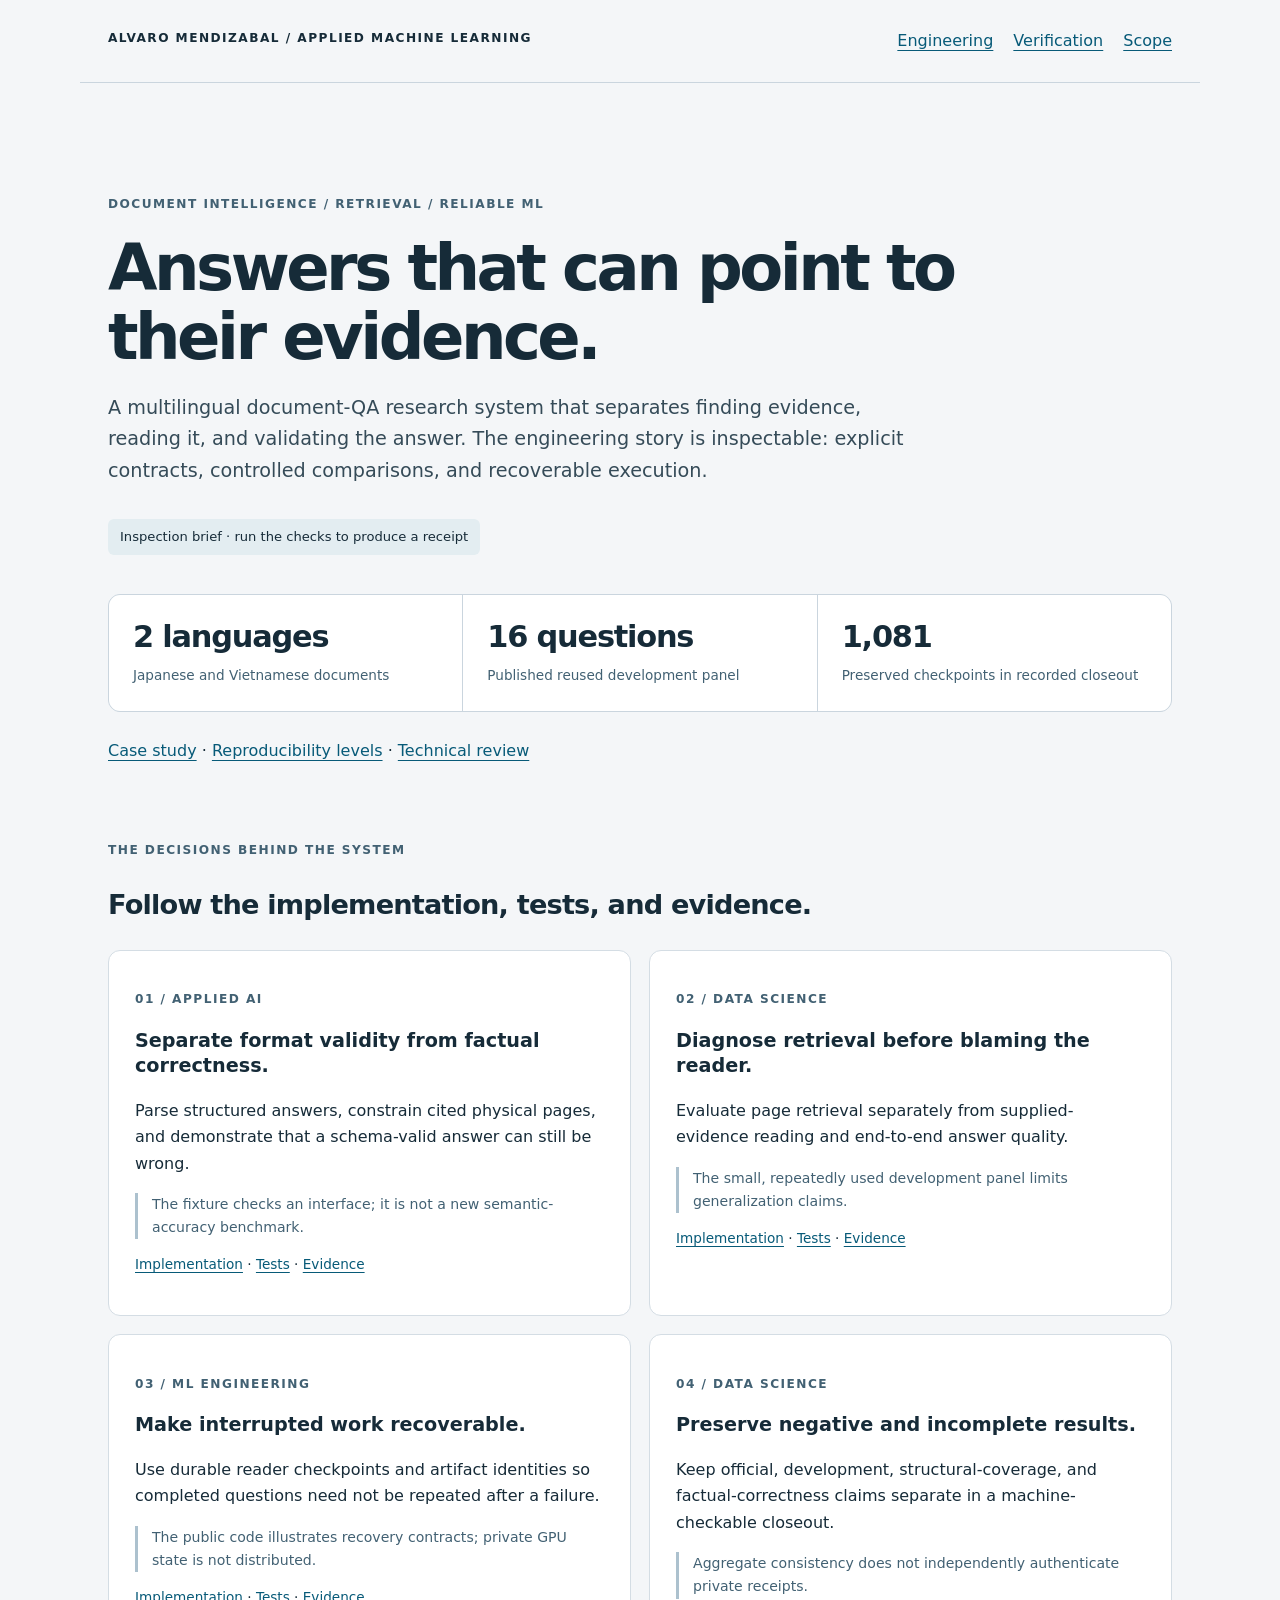
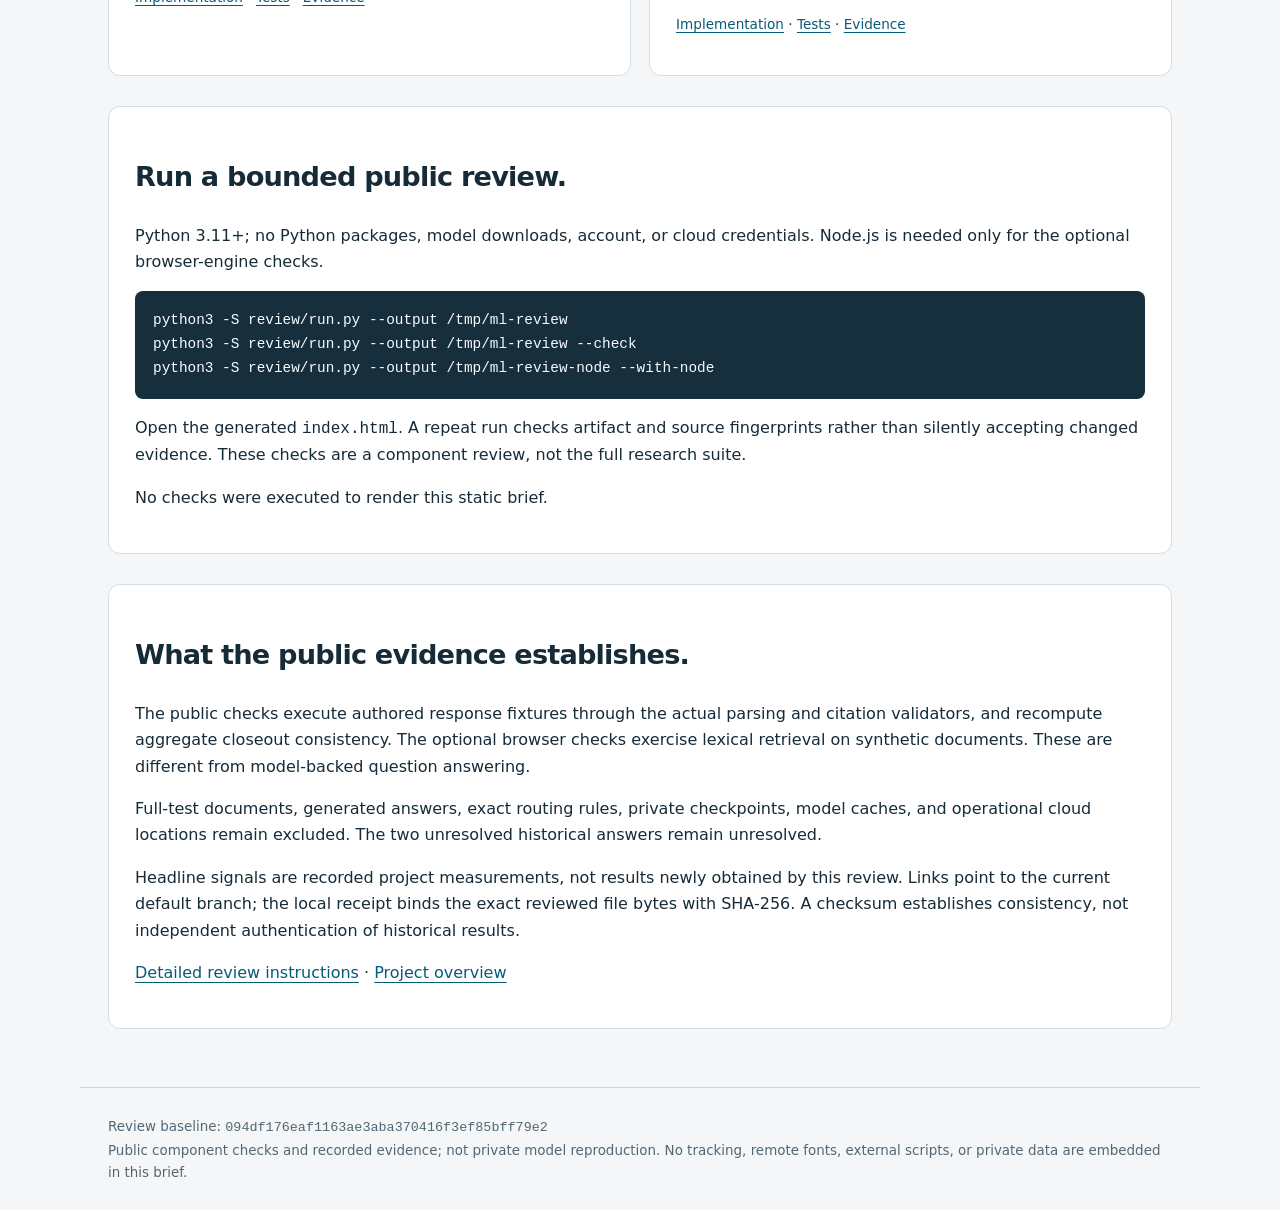
==== review/index.html @ 9ce86bac "feat: add tested source-linked employer review and bounded public verification" ====
<!doctype html>
<html lang="en"><head><meta charset="utf-8"><meta name="viewport" content="width=device-width,initial-scale=1"><meta name="color-scheme" content="light"><title>Answers that can point to their evidence. | Alvaro Mendizabal</title>
<style>
:root{font-family:Inter,ui-sans-serif,system-ui,-apple-system,sans-serif;color:#162b38;background:#f4f6f8;line-height:1.65}*{box-sizing:border-box}body{margin:0}a{color:#075a78;text-underline-offset:.22em}a:focus-visible{outline:3px solid #d98f22;outline-offset:4px}.skip{position:absolute;left:-9999px}.skip:focus{left:1rem;background:white;padding:1rem;z-index:2}header,main,footer{max-width:1120px;margin:auto;padding:28px}header{display:flex;justify-content:space-between;gap:24px;flex-wrap:wrap;border-bottom:1px solid #cad5de}nav{display:flex;gap:20px;flex-wrap:wrap}.brand,.eyebrow{font-size:.76rem;letter-spacing:.12em;text-transform:uppercase;font-weight:750}.eyebrow{color:#426173}h1{font-size:clamp(2.3rem,5vw,4.7rem);line-height:1.08;letter-spacing:-.055em;max-width:950px;margin:20px 0}h2{font-size:1.7rem;letter-spacing:-.03em}h3{font-size:1.2rem;line-height:1.3}.lead{font-size:1.2rem;max-width:800px;color:#354b58}.hero{padding:40px 0 30px}.status{display:inline-block;font-size:.82rem;background:#e3edf1;padding:7px 12px;border-radius:6px}.signals{display:grid;grid-template-columns:repeat(3,1fr);gap:1px;background:#cad5de;border:1px solid #cad5de;border-radius:12px;overflow:hidden;margin:26px 0}.signals div{padding:24px;background:white}.signals strong{display:block;font-size:1.9rem;line-height:1.2;letter-spacing:-.04em}.signals span{display:block;font-size:.85rem;margin-top:9px;color:#426173}.grid{display:grid;grid-template-columns:repeat(2,minmax(0,1fr));gap:18px}article,.panel{background:white;border:1px solid #d4dde4;border-radius:12px;padding:26px}article p:last-child{font-size:.85rem}.boundary{font-size:.88rem;border-left:3px solid #acc1ce;padding-left:14px;color:#426173}section{scroll-margin-top:20px;margin:30px 0}pre{white-space:pre-wrap;overflow-wrap:anywhere;padding:18px;background:#172e3c;color:#f6fbff;border-radius:8px;font-size:.9rem}code{font-family:ui-monospace,SFMono-Regular,Consolas,monospace}table{border-collapse:collapse;width:100%;font-size:.9rem}th,td{padding:12px;border-bottom:1px solid #d4dde4;text-align:left}caption{text-align:left;margin-bottom:10px;font-weight:700}footer{font-size:.84rem;color:#526774;border-top:1px solid #cad5de}@media(max-width:700px){header,main,footer{padding:20px}.grid,.signals{grid-template-columns:1fr}h1{font-size:2.5rem}article,.panel{padding:20px}}@media print{body{background:white}header nav,.skip{display:none}main{max-width:none}article,.panel{break-inside:avoid}h1{font-size:30pt}.hero{padding-top:10px}a{color:inherit}}
</style></head><body><a class="skip" href="#main">Skip to content</a><header><div class="brand">Alvaro Mendizabal / Applied Machine Learning</div><nav aria-label="Review sections"><a href="#engineering">Engineering</a><a href="#verification">Verification</a><a href="#scope">Scope</a></nav></header><main id="main"><section class="hero"><p class="eyebrow">Document intelligence / retrieval / reliable ML</p><h1>Answers that can point to their evidence.</h1><p class="lead">A multilingual document-QA research system that separates finding evidence, reading it, and validating the answer. The engineering story is inspectable: explicit contracts, controlled comparisons, and recoverable execution.</p><p class="status">Inspection brief · run the checks to produce a receipt</p><div class="signals"><div><strong>2 languages</strong><span>Japanese and Vietnamese documents</span></div><div><strong>16 questions</strong><span>Published reused development panel</span></div><div><strong>1,081</strong><span>Preserved checkpoints in recorded closeout</span></div></div><p><a href="https://github.com/alvaromendizabal/lava-aws-multilingual-docvqa/blob/main/docs/case_study.md">Case study</a> · <a href="https://github.com/alvaromendizabal/lava-aws-multilingual-docvqa/blob/main/docs/reproducibility.md">Reproducibility levels</a> · <a href="https://github.com/alvaromendizabal/lava-aws-multilingual-docvqa/blob/main/docs/reviewer_guide.md">Technical review</a></p></section><section id="engineering"><p class="eyebrow">The decisions behind the system</p><h2>Follow the implementation, tests, and evidence.</h2><div class="grid"><article><p class="eyebrow">01 / Applied AI</p><h3>Separate format validity from factual correctness.</h3><p>Parse structured answers, constrain cited physical pages, and demonstrate that a schema-valid answer can still be wrong.</p><p class="boundary">The fixture checks an interface; it is not a new semantic-accuracy benchmark.</p><p><a href="https://github.com/alvaromendizabal/lava-aws-multilingual-docvqa/blob/main/src/lava/readers/structured_output.py">Implementation</a> · <a href="https://github.com/alvaromendizabal/lava-aws-multilingual-docvqa/blob/main/tests/unit/test_structured_output.py">Tests</a> · <a href="https://github.com/alvaromendizabal/lava-aws-multilingual-docvqa/blob/main/examples/fixture.json">Evidence</a></p></article><article><p class="eyebrow">02 / Data science</p><h3>Diagnose retrieval before blaming the reader.</h3><p>Evaluate page retrieval separately from supplied-evidence reading and end-to-end answer quality.</p><p class="boundary">The small, repeatedly used development panel limits generalization claims.</p><p><a href="https://github.com/alvaromendizabal/lava-aws-multilingual-docvqa/blob/main/src/lava/retrieval/pipeline.py">Implementation</a> · <a href="https://github.com/alvaromendizabal/lava-aws-multilingual-docvqa/blob/main/tests/unit/test_retrieval_pipeline.py">Tests</a> · <a href="https://github.com/alvaromendizabal/lava-aws-multilingual-docvqa/blob/main/reports/retrieval/summary.json">Evidence</a></p></article><article><p class="eyebrow">03 / ML engineering</p><h3>Make interrupted work recoverable.</h3><p>Use durable reader checkpoints and artifact identities so completed questions need not be repeated after a failure.</p><p class="boundary">The public code illustrates recovery contracts; private GPU state is not distributed.</p><p><a href="https://github.com/alvaromendizabal/lava-aws-multilingual-docvqa/blob/main/src/lava/readers/checkpoints.py">Implementation</a> · <a href="https://github.com/alvaromendizabal/lava-aws-multilingual-docvqa/blob/main/tests/unit/test_private_artifacts.py">Tests</a> · <a href="https://github.com/alvaromendizabal/lava-aws-multilingual-docvqa/blob/main/docs/reliability_recovery.md">Evidence</a></p></article><article><p class="eyebrow">04 / Data science</p><h3>Preserve negative and incomplete results.</h3><p>Keep official, development, structural-coverage, and factual-correctness claims separate in a machine-checkable closeout.</p><p class="boundary">Aggregate consistency does not independently authenticate private receipts.</p><p><a href="https://github.com/alvaromendizabal/lava-aws-multilingual-docvqa/blob/main/examples/verify_submission_closeout.py">Implementation</a> · <a href="https://github.com/alvaromendizabal/lava-aws-multilingual-docvqa/blob/main/tests/unit/test_submission_closeout_public.py">Tests</a> · <a href="https://github.com/alvaromendizabal/lava-aws-multilingual-docvqa/blob/main/reports/portfolio/closeout.json">Evidence</a></p></article></div></section><section class="panel" id="verification"><h2>Run a bounded public review.</h2><p>Python 3.11+; no Python packages, model downloads, account, or cloud credentials. Node.js is needed only for the optional browser-engine checks.</p><pre><code>python3 -S review/run.py --output /tmp/ml-review
python3 -S review/run.py --output /tmp/ml-review --check
python3 -S review/run.py --output /tmp/ml-review-node --with-node</code></pre><p>Open the generated <code>index.html</code>. A repeat run checks artifact and source fingerprints rather than silently accepting changed evidence. These checks are a component review, not the full research suite.</p><p>No checks were executed to render this static brief.</p></section><section class="panel" id="scope"><h2>What the public evidence establishes.</h2><p>The public checks execute authored response fixtures through the actual parsing and citation validators, and recompute aggregate closeout consistency. The optional browser checks exercise lexical retrieval on synthetic documents. These are different from model-backed question answering.</p><p>Full-test documents, generated answers, exact routing rules, private checkpoints, model caches, and operational cloud locations remain excluded. The two unresolved historical answers remain unresolved.</p><p>Headline signals are recorded project measurements, not results newly obtained by this review. Links point to the current default branch; the local receipt binds the exact reviewed file bytes with SHA-256. A checksum establishes consistency, not independent authentication of historical results.</p><p><a href="https://github.com/alvaromendizabal/lava-aws-multilingual-docvqa/blob/main/review/README.md">Detailed review instructions</a> · <a href="https://github.com/alvaromendizabal/lava-aws-multilingual-docvqa/blob/main/README.md">Project overview</a></p></section></main><footer>Review baseline: <code>094df176eaf1163ae3aba370416f3ef85bff79e2</code><br>Public component checks and recorded evidence; not private model reproduction. No tracking, remote fonts, external scripts, or private data are embedded in this brief.</footer></body></html>
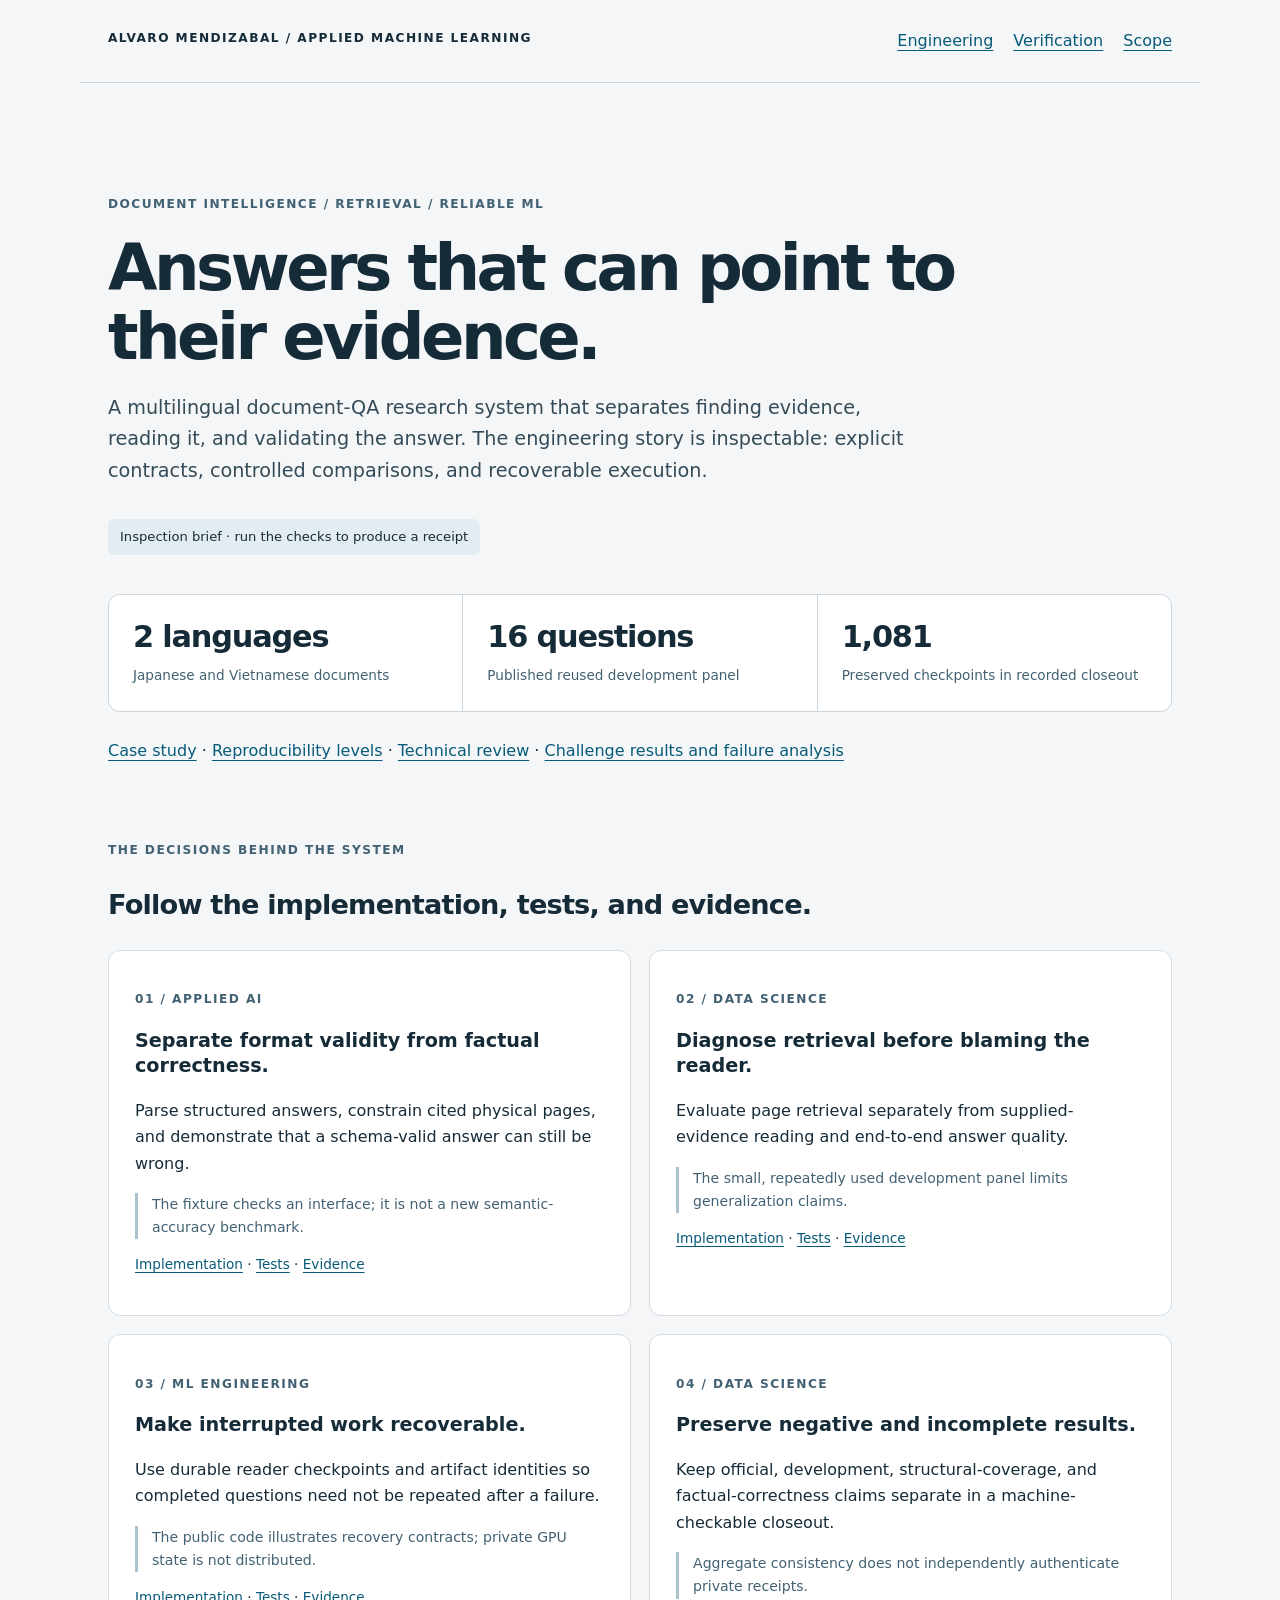
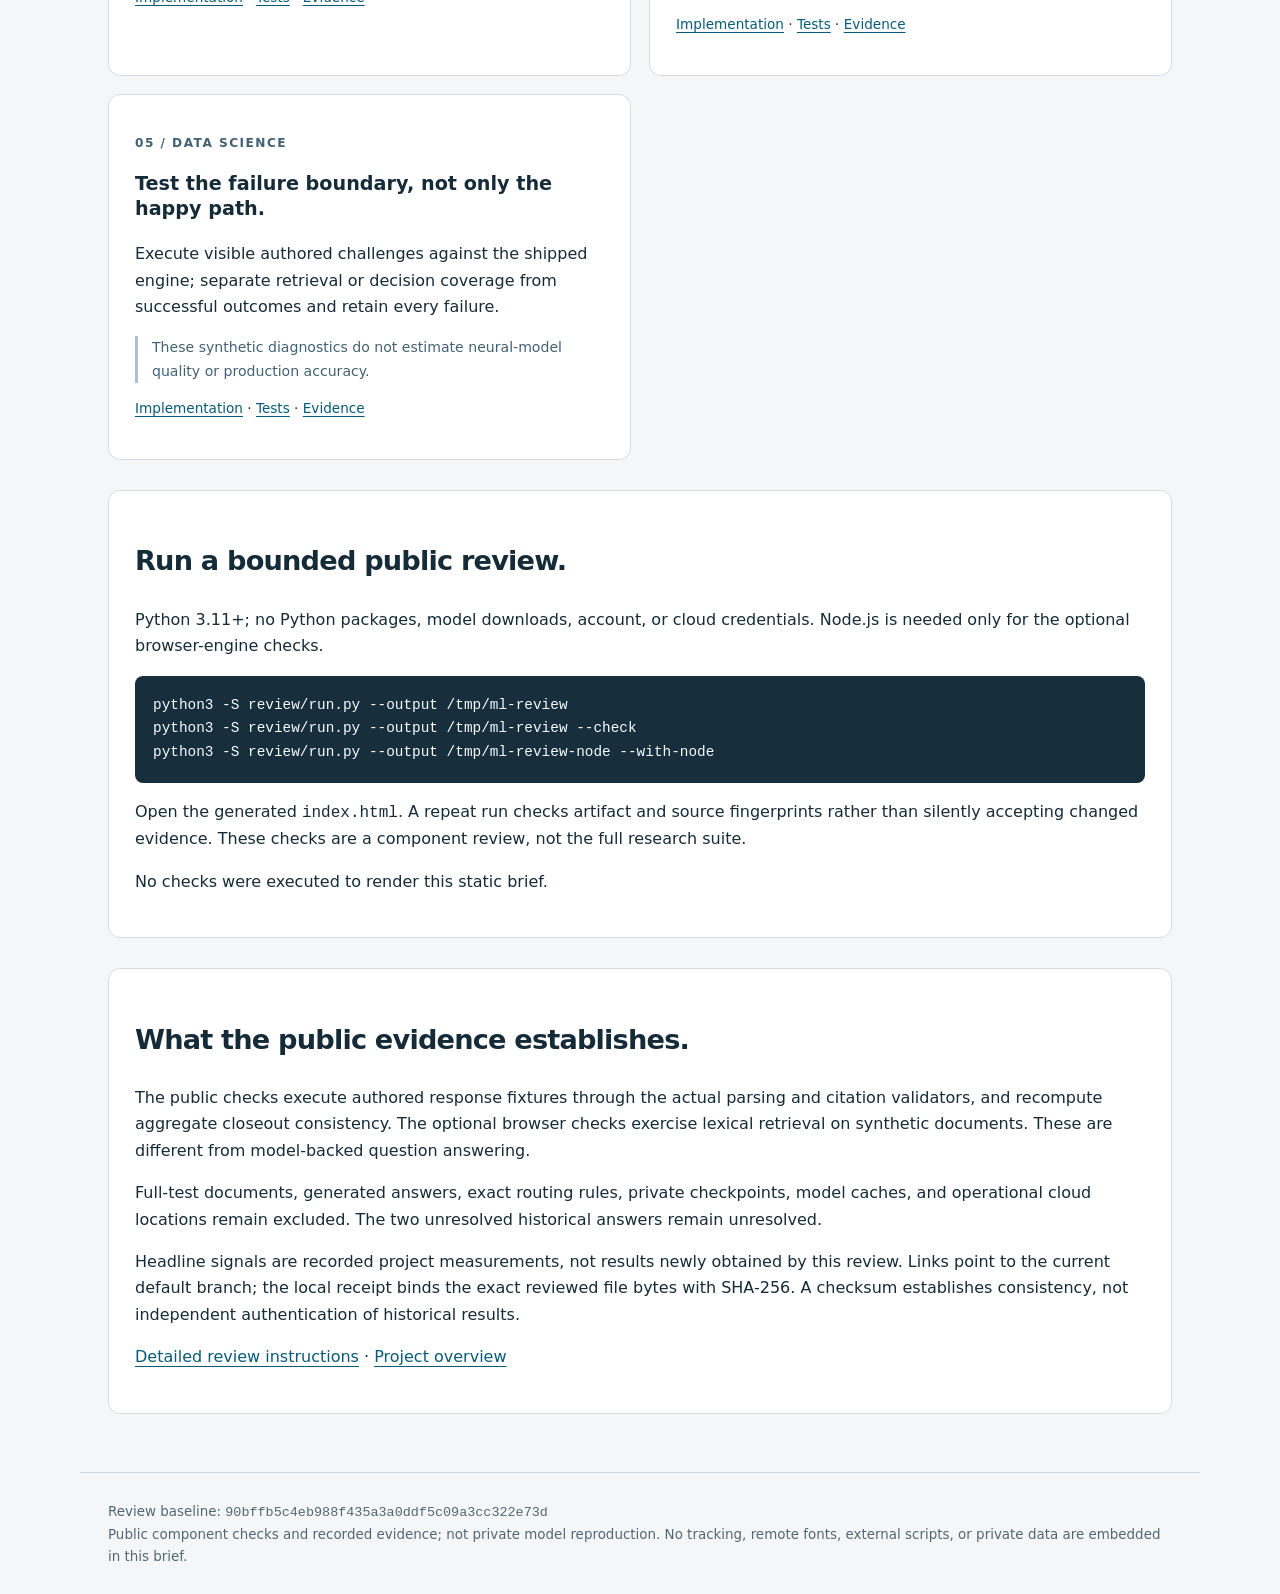
==== commit 2a5acedb: "Evaluate public document challenges and bind reproducible review dependencies" ====
--- a/review/index.html
+++ b/review/index.html
@@ -2,6 +2,6 @@
 <html lang="en"><head><meta charset="utf-8"><meta name="viewport" content="width=device-width,initial-scale=1"><meta name="color-scheme" content="light"><title>Answers that can point to their evidence. | Alvaro Mendizabal</title>
 <style>
 :root{font-family:Inter,ui-sans-serif,system-ui,-apple-system,sans-serif;color:#162b38;background:#f4f6f8;line-height:1.65}*{box-sizing:border-box}body{margin:0}a{color:#075a78;text-underline-offset:.22em}a:focus-visible{outline:3px solid #d98f22;outline-offset:4px}.skip{position:absolute;left:-9999px}.skip:focus{left:1rem;background:white;padding:1rem;z-index:2}header,main,footer{max-width:1120px;margin:auto;padding:28px}header{display:flex;justify-content:space-between;gap:24px;flex-wrap:wrap;border-bottom:1px solid #cad5de}nav{display:flex;gap:20px;flex-wrap:wrap}.brand,.eyebrow{font-size:.76rem;letter-spacing:.12em;text-transform:uppercase;font-weight:750}.eyebrow{color:#426173}h1{font-size:clamp(2.3rem,5vw,4.7rem);line-height:1.08;letter-spacing:-.055em;max-width:950px;margin:20px 0}h2{font-size:1.7rem;letter-spacing:-.03em}h3{font-size:1.2rem;line-height:1.3}.lead{font-size:1.2rem;max-width:800px;color:#354b58}.hero{padding:40px 0 30px}.status{display:inline-block;font-size:.82rem;background:#e3edf1;padding:7px 12px;border-radius:6px}.signals{display:grid;grid-template-columns:repeat(3,1fr);gap:1px;background:#cad5de;border:1px solid #cad5de;border-radius:12px;overflow:hidden;margin:26px 0}.signals div{padding:24px;background:white}.signals strong{display:block;font-size:1.9rem;line-height:1.2;letter-spacing:-.04em}.signals span{display:block;font-size:.85rem;margin-top:9px;color:#426173}.grid{display:grid;grid-template-columns:repeat(2,minmax(0,1fr));gap:18px}article,.panel{background:white;border:1px solid #d4dde4;border-radius:12px;padding:26px}article p:last-child{font-size:.85rem}.boundary{font-size:.88rem;border-left:3px solid #acc1ce;padding-left:14px;color:#426173}section{scroll-margin-top:20px;margin:30px 0}pre{white-space:pre-wrap;overflow-wrap:anywhere;padding:18px;background:#172e3c;color:#f6fbff;border-radius:8px;font-size:.9rem}code{font-family:ui-monospace,SFMono-Regular,Consolas,monospace}table{border-collapse:collapse;width:100%;font-size:.9rem}th,td{padding:12px;border-bottom:1px solid #d4dde4;text-align:left}caption{text-align:left;margin-bottom:10px;font-weight:700}footer{font-size:.84rem;color:#526774;border-top:1px solid #cad5de}@media(max-width:700px){header,main,footer{padding:20px}.grid,.signals{grid-template-columns:1fr}h1{font-size:2.5rem}article,.panel{padding:20px}}@media print{body{background:white}header nav,.skip{display:none}main{max-width:none}article,.panel{break-inside:avoid}h1{font-size:30pt}.hero{padding-top:10px}a{color:inherit}}
-</style></head><body><a class="skip" href="#main">Skip to content</a><header><div class="brand">Alvaro Mendizabal / Applied Machine Learning</div><nav aria-label="Review sections"><a href="#engineering">Engineering</a><a href="#verification">Verification</a><a href="#scope">Scope</a></nav></header><main id="main"><section class="hero"><p class="eyebrow">Document intelligence / retrieval / reliable ML</p><h1>Answers that can point to their evidence.</h1><p class="lead">A multilingual document-QA research system that separates finding evidence, reading it, and validating the answer. The engineering story is inspectable: explicit contracts, controlled comparisons, and recoverable execution.</p><p class="status">Inspection brief · run the checks to produce a receipt</p><div class="signals"><div><strong>2 languages</strong><span>Japanese and Vietnamese documents</span></div><div><strong>16 questions</strong><span>Published reused development panel</span></div><div><strong>1,081</strong><span>Preserved checkpoints in recorded closeout</span></div></div><p><a href="https://github.com/alvaromendizabal/lava-aws-multilingual-docvqa/blob/main/docs/case_study.md">Case study</a> · <a href="https://github.com/alvaromendizabal/lava-aws-multilingual-docvqa/blob/main/docs/reproducibility.md">Reproducibility levels</a> · <a href="https://github.com/alvaromendizabal/lava-aws-multilingual-docvqa/blob/main/docs/reviewer_guide.md">Technical review</a></p></section><section id="engineering"><p class="eyebrow">The decisions behind the system</p><h2>Follow the implementation, tests, and evidence.</h2><div class="grid"><article><p class="eyebrow">01 / Applied AI</p><h3>Separate format validity from factual correctness.</h3><p>Parse structured answers, constrain cited physical pages, and demonstrate that a schema-valid answer can still be wrong.</p><p class="boundary">The fixture checks an interface; it is not a new semantic-accuracy benchmark.</p><p><a href="https://github.com/alvaromendizabal/lava-aws-multilingual-docvqa/blob/main/src/lava/readers/structured_output.py">Implementation</a> · <a href="https://github.com/alvaromendizabal/lava-aws-multilingual-docvqa/blob/main/tests/unit/test_structured_output.py">Tests</a> · <a href="https://github.com/alvaromendizabal/lava-aws-multilingual-docvqa/blob/main/examples/fixture.json">Evidence</a></p></article><article><p class="eyebrow">02 / Data science</p><h3>Diagnose retrieval before blaming the reader.</h3><p>Evaluate page retrieval separately from supplied-evidence reading and end-to-end answer quality.</p><p class="boundary">The small, repeatedly used development panel limits generalization claims.</p><p><a href="https://github.com/alvaromendizabal/lava-aws-multilingual-docvqa/blob/main/src/lava/retrieval/pipeline.py">Implementation</a> · <a href="https://github.com/alvaromendizabal/lava-aws-multilingual-docvqa/blob/main/tests/unit/test_retrieval_pipeline.py">Tests</a> · <a href="https://github.com/alvaromendizabal/lava-aws-multilingual-docvqa/blob/main/reports/retrieval/summary.json">Evidence</a></p></article><article><p class="eyebrow">03 / ML engineering</p><h3>Make interrupted work recoverable.</h3><p>Use durable reader checkpoints and artifact identities so completed questions need not be repeated after a failure.</p><p class="boundary">The public code illustrates recovery contracts; private GPU state is not distributed.</p><p><a href="https://github.com/alvaromendizabal/lava-aws-multilingual-docvqa/blob/main/src/lava/readers/checkpoints.py">Implementation</a> · <a href="https://github.com/alvaromendizabal/lava-aws-multilingual-docvqa/blob/main/tests/unit/test_private_artifacts.py">Tests</a> · <a href="https://github.com/alvaromendizabal/lava-aws-multilingual-docvqa/blob/main/docs/reliability_recovery.md">Evidence</a></p></article><article><p class="eyebrow">04 / Data science</p><h3>Preserve negative and incomplete results.</h3><p>Keep official, development, structural-coverage, and factual-correctness claims separate in a machine-checkable closeout.</p><p class="boundary">Aggregate consistency does not independently authenticate private receipts.</p><p><a href="https://github.com/alvaromendizabal/lava-aws-multilingual-docvqa/blob/main/examples/verify_submission_closeout.py">Implementation</a> · <a href="https://github.com/alvaromendizabal/lava-aws-multilingual-docvqa/blob/main/tests/unit/test_submission_closeout_public.py">Tests</a> · <a href="https://github.com/alvaromendizabal/lava-aws-multilingual-docvqa/blob/main/reports/portfolio/closeout.json">Evidence</a></p></article></div></section><section class="panel" id="verification"><h2>Run a bounded public review.</h2><p>Python 3.11+; no Python packages, model downloads, account, or cloud credentials. Node.js is needed only for the optional browser-engine checks.</p><pre><code>python3 -S review/run.py --output /tmp/ml-review
+</style></head><body><a class="skip" href="#main">Skip to content</a><header><div class="brand">Alvaro Mendizabal / Applied Machine Learning</div><nav aria-label="Review sections"><a href="#engineering">Engineering</a><a href="#verification">Verification</a><a href="#scope">Scope</a></nav></header><main id="main"><section class="hero"><p class="eyebrow">Document intelligence / retrieval / reliable ML</p><h1>Answers that can point to their evidence.</h1><p class="lead">A multilingual document-QA research system that separates finding evidence, reading it, and validating the answer. The engineering story is inspectable: explicit contracts, controlled comparisons, and recoverable execution.</p><p class="status">Inspection brief · run the checks to produce a receipt</p><div class="signals"><div><strong>2 languages</strong><span>Japanese and Vietnamese documents</span></div><div><strong>16 questions</strong><span>Published reused development panel</span></div><div><strong>1,081</strong><span>Preserved checkpoints in recorded closeout</span></div></div><p><a href="https://github.com/alvaromendizabal/lava-aws-multilingual-docvqa/blob/main/docs/case_study.md">Case study</a> · <a href="https://github.com/alvaromendizabal/lava-aws-multilingual-docvqa/blob/main/docs/reproducibility.md">Reproducibility levels</a> · <a href="https://github.com/alvaromendizabal/lava-aws-multilingual-docvqa/blob/main/docs/reviewer_guide.md">Technical review</a> · <a href="https://github.com/alvaromendizabal/lava-aws-multilingual-docvqa/blob/main/docs/PUBLIC_CHALLENGES.md">Challenge results and failure analysis</a></p></section><section id="engineering"><p class="eyebrow">The decisions behind the system</p><h2>Follow the implementation, tests, and evidence.</h2><div class="grid"><article><p class="eyebrow">01 / Applied AI</p><h3>Separate format validity from factual correctness.</h3><p>Parse structured answers, constrain cited physical pages, and demonstrate that a schema-valid answer can still be wrong.</p><p class="boundary">The fixture checks an interface; it is not a new semantic-accuracy benchmark.</p><p><a href="https://github.com/alvaromendizabal/lava-aws-multilingual-docvqa/blob/main/src/lava/readers/structured_output.py">Implementation</a> · <a href="https://github.com/alvaromendizabal/lava-aws-multilingual-docvqa/blob/main/tests/unit/test_structured_output.py">Tests</a> · <a href="https://github.com/alvaromendizabal/lava-aws-multilingual-docvqa/blob/main/examples/fixture.json">Evidence</a></p></article><article><p class="eyebrow">02 / Data science</p><h3>Diagnose retrieval before blaming the reader.</h3><p>Evaluate page retrieval separately from supplied-evidence reading and end-to-end answer quality.</p><p class="boundary">The small, repeatedly used development panel limits generalization claims.</p><p><a href="https://github.com/alvaromendizabal/lava-aws-multilingual-docvqa/blob/main/src/lava/retrieval/pipeline.py">Implementation</a> · <a href="https://github.com/alvaromendizabal/lava-aws-multilingual-docvqa/blob/main/tests/unit/test_retrieval_pipeline.py">Tests</a> · <a href="https://github.com/alvaromendizabal/lava-aws-multilingual-docvqa/blob/main/reports/retrieval/summary.json">Evidence</a></p></article><article><p class="eyebrow">03 / ML engineering</p><h3>Make interrupted work recoverable.</h3><p>Use durable reader checkpoints and artifact identities so completed questions need not be repeated after a failure.</p><p class="boundary">The public code illustrates recovery contracts; private GPU state is not distributed.</p><p><a href="https://github.com/alvaromendizabal/lava-aws-multilingual-docvqa/blob/main/src/lava/readers/checkpoints.py">Implementation</a> · <a href="https://github.com/alvaromendizabal/lava-aws-multilingual-docvqa/blob/main/tests/unit/test_private_artifacts.py">Tests</a> · <a href="https://github.com/alvaromendizabal/lava-aws-multilingual-docvqa/blob/main/docs/reliability_recovery.md">Evidence</a></p></article><article><p class="eyebrow">04 / Data science</p><h3>Preserve negative and incomplete results.</h3><p>Keep official, development, structural-coverage, and factual-correctness claims separate in a machine-checkable closeout.</p><p class="boundary">Aggregate consistency does not independently authenticate private receipts.</p><p><a href="https://github.com/alvaromendizabal/lava-aws-multilingual-docvqa/blob/main/examples/verify_submission_closeout.py">Implementation</a> · <a href="https://github.com/alvaromendizabal/lava-aws-multilingual-docvqa/blob/main/tests/unit/test_submission_closeout_public.py">Tests</a> · <a href="https://github.com/alvaromendizabal/lava-aws-multilingual-docvqa/blob/main/reports/portfolio/closeout.json">Evidence</a></p></article><article><p class="eyebrow">05 / Data science</p><h3>Test the failure boundary, not only the happy path.</h3><p>Execute visible authored challenges against the shipped engine; separate retrieval or decision coverage from successful outcomes and retain every failure.</p><p class="boundary">These synthetic diagnostics do not estimate neural-model quality or production accuracy.</p><p><a href="https://github.com/alvaromendizabal/lava-aws-multilingual-docvqa/blob/main/tools/evaluate_public_challenges.mjs">Implementation</a> · <a href="https://github.com/alvaromendizabal/lava-aws-multilingual-docvqa/blob/main/tools/test_public_challenges.mjs">Tests</a> · <a href="https://github.com/alvaromendizabal/lava-aws-multilingual-docvqa/blob/main/reports/public_challenges.json">Evidence</a></p></article></div></section><section class="panel" id="verification"><h2>Run a bounded public review.</h2><p>Python 3.11+; no Python packages, model downloads, account, or cloud credentials. Node.js is needed only for the optional browser-engine checks.</p><pre><code>python3 -S review/run.py --output /tmp/ml-review
 python3 -S review/run.py --output /tmp/ml-review --check
-python3 -S review/run.py --output /tmp/ml-review-node --with-node</code></pre><p>Open the generated <code>index.html</code>. A repeat run checks artifact and source fingerprints rather than silently accepting changed evidence. These checks are a component review, not the full research suite.</p><p>No checks were executed to render this static brief.</p></section><section class="panel" id="scope"><h2>What the public evidence establishes.</h2><p>The public checks execute authored response fixtures through the actual parsing and citation validators, and recompute aggregate closeout consistency. The optional browser checks exercise lexical retrieval on synthetic documents. These are different from model-backed question answering.</p><p>Full-test documents, generated answers, exact routing rules, private checkpoints, model caches, and operational cloud locations remain excluded. The two unresolved historical answers remain unresolved.</p><p>Headline signals are recorded project measurements, not results newly obtained by this review. Links point to the current default branch; the local receipt binds the exact reviewed file bytes with SHA-256. A checksum establishes consistency, not independent authentication of historical results.</p><p><a href="https://github.com/alvaromendizabal/lava-aws-multilingual-docvqa/blob/main/review/README.md">Detailed review instructions</a> · <a href="https://github.com/alvaromendizabal/lava-aws-multilingual-docvqa/blob/main/README.md">Project overview</a></p></section></main><footer>Review baseline: <code>094df176eaf1163ae3aba370416f3ef85bff79e2</code><br>Public component checks and recorded evidence; not private model reproduction. No tracking, remote fonts, external scripts, or private data are embedded in this brief.</footer></body></html>
+python3 -S review/run.py --output /tmp/ml-review-node --with-node</code></pre><p>Open the generated <code>index.html</code>. A repeat run checks artifact and source fingerprints rather than silently accepting changed evidence. These checks are a component review, not the full research suite.</p><p>No checks were executed to render this static brief.</p></section><section class="panel" id="scope"><h2>What the public evidence establishes.</h2><p>The public checks execute authored response fixtures through the actual parsing and citation validators, and recompute aggregate closeout consistency. The optional browser checks exercise lexical retrieval on synthetic documents. These are different from model-backed question answering.</p><p>Full-test documents, generated answers, exact routing rules, private checkpoints, model caches, and operational cloud locations remain excluded. The two unresolved historical answers remain unresolved.</p><p>Headline signals are recorded project measurements, not results newly obtained by this review. Links point to the current default branch; the local receipt binds the exact reviewed file bytes with SHA-256. A checksum establishes consistency, not independent authentication of historical results.</p><p><a href="https://github.com/alvaromendizabal/lava-aws-multilingual-docvqa/blob/main/review/README.md">Detailed review instructions</a> · <a href="https://github.com/alvaromendizabal/lava-aws-multilingual-docvqa/blob/main/README.md">Project overview</a></p></section></main><footer>Review baseline: <code>90bffb5c4eb988f435a3a0ddf5c09a3cc322e73d</code><br>Public component checks and recorded evidence; not private model reproduction. No tracking, remote fonts, external scripts, or private data are embedded in this brief.</footer></body></html>
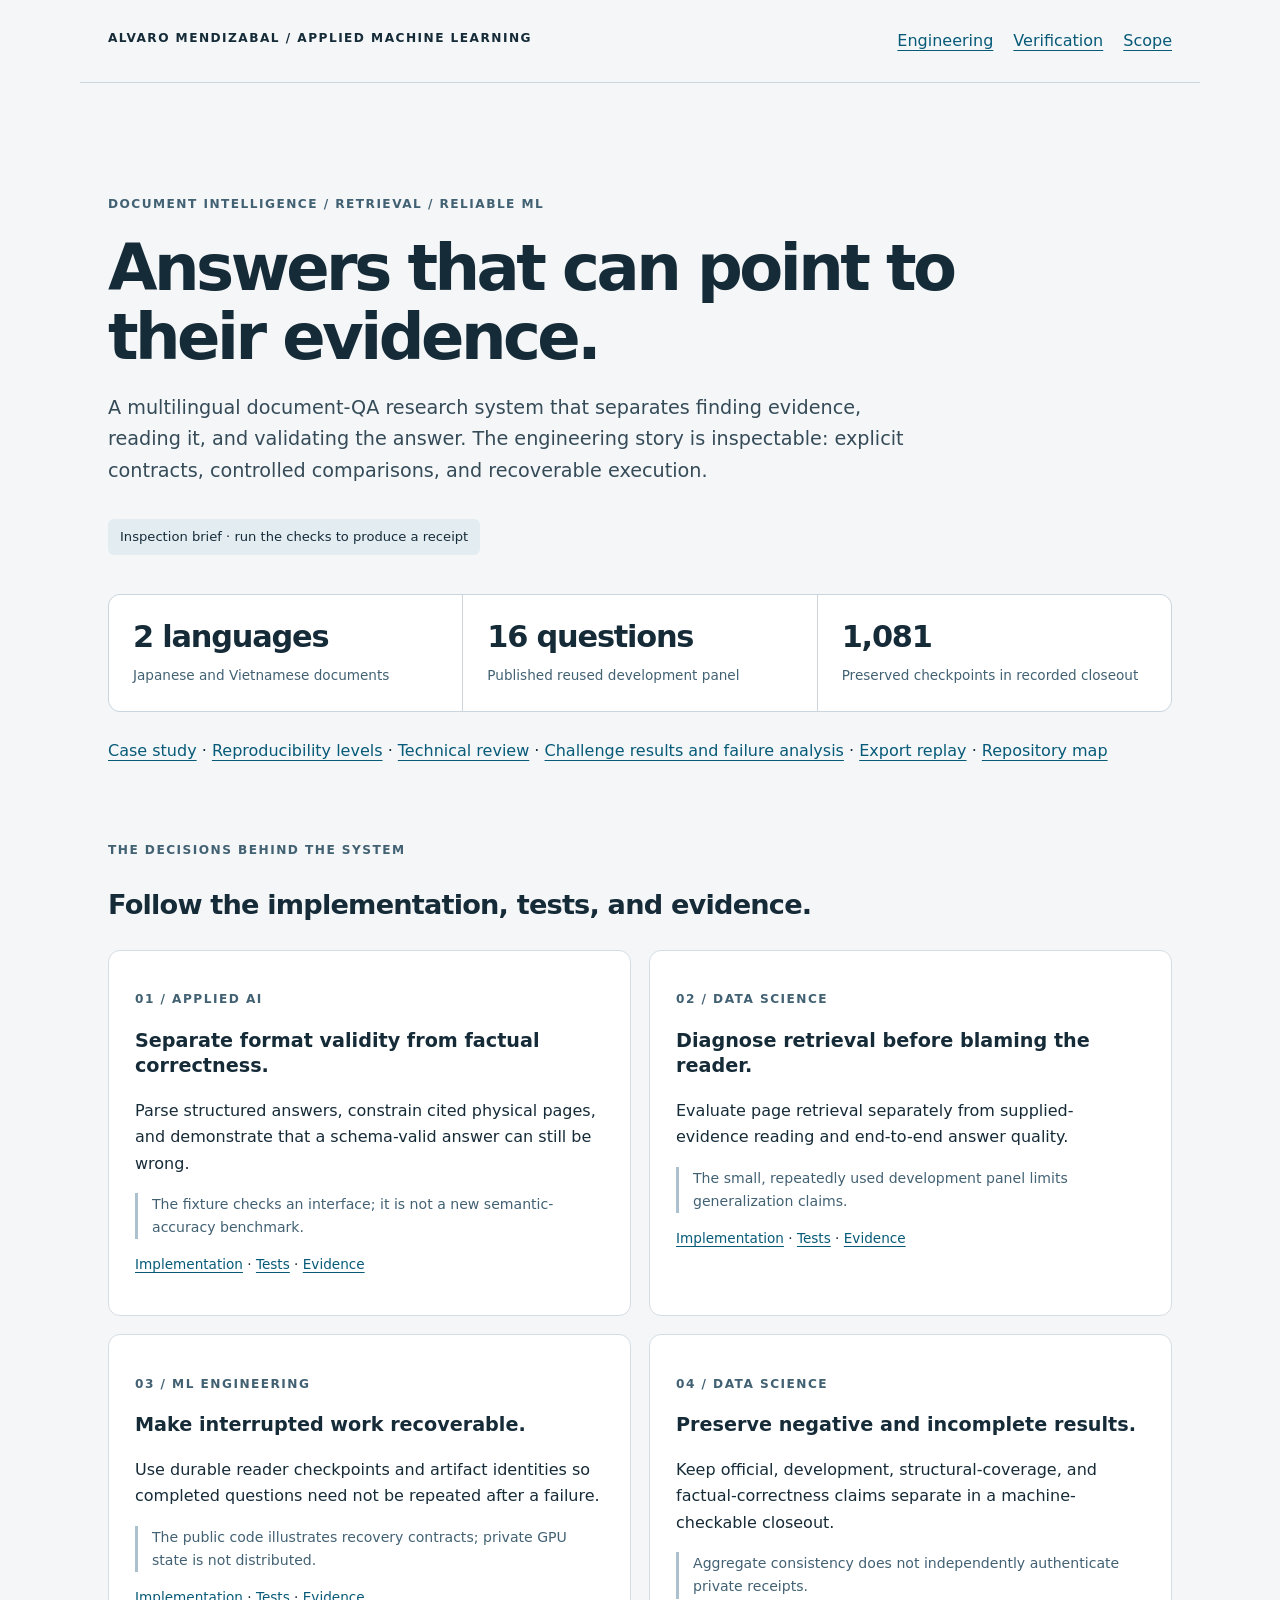
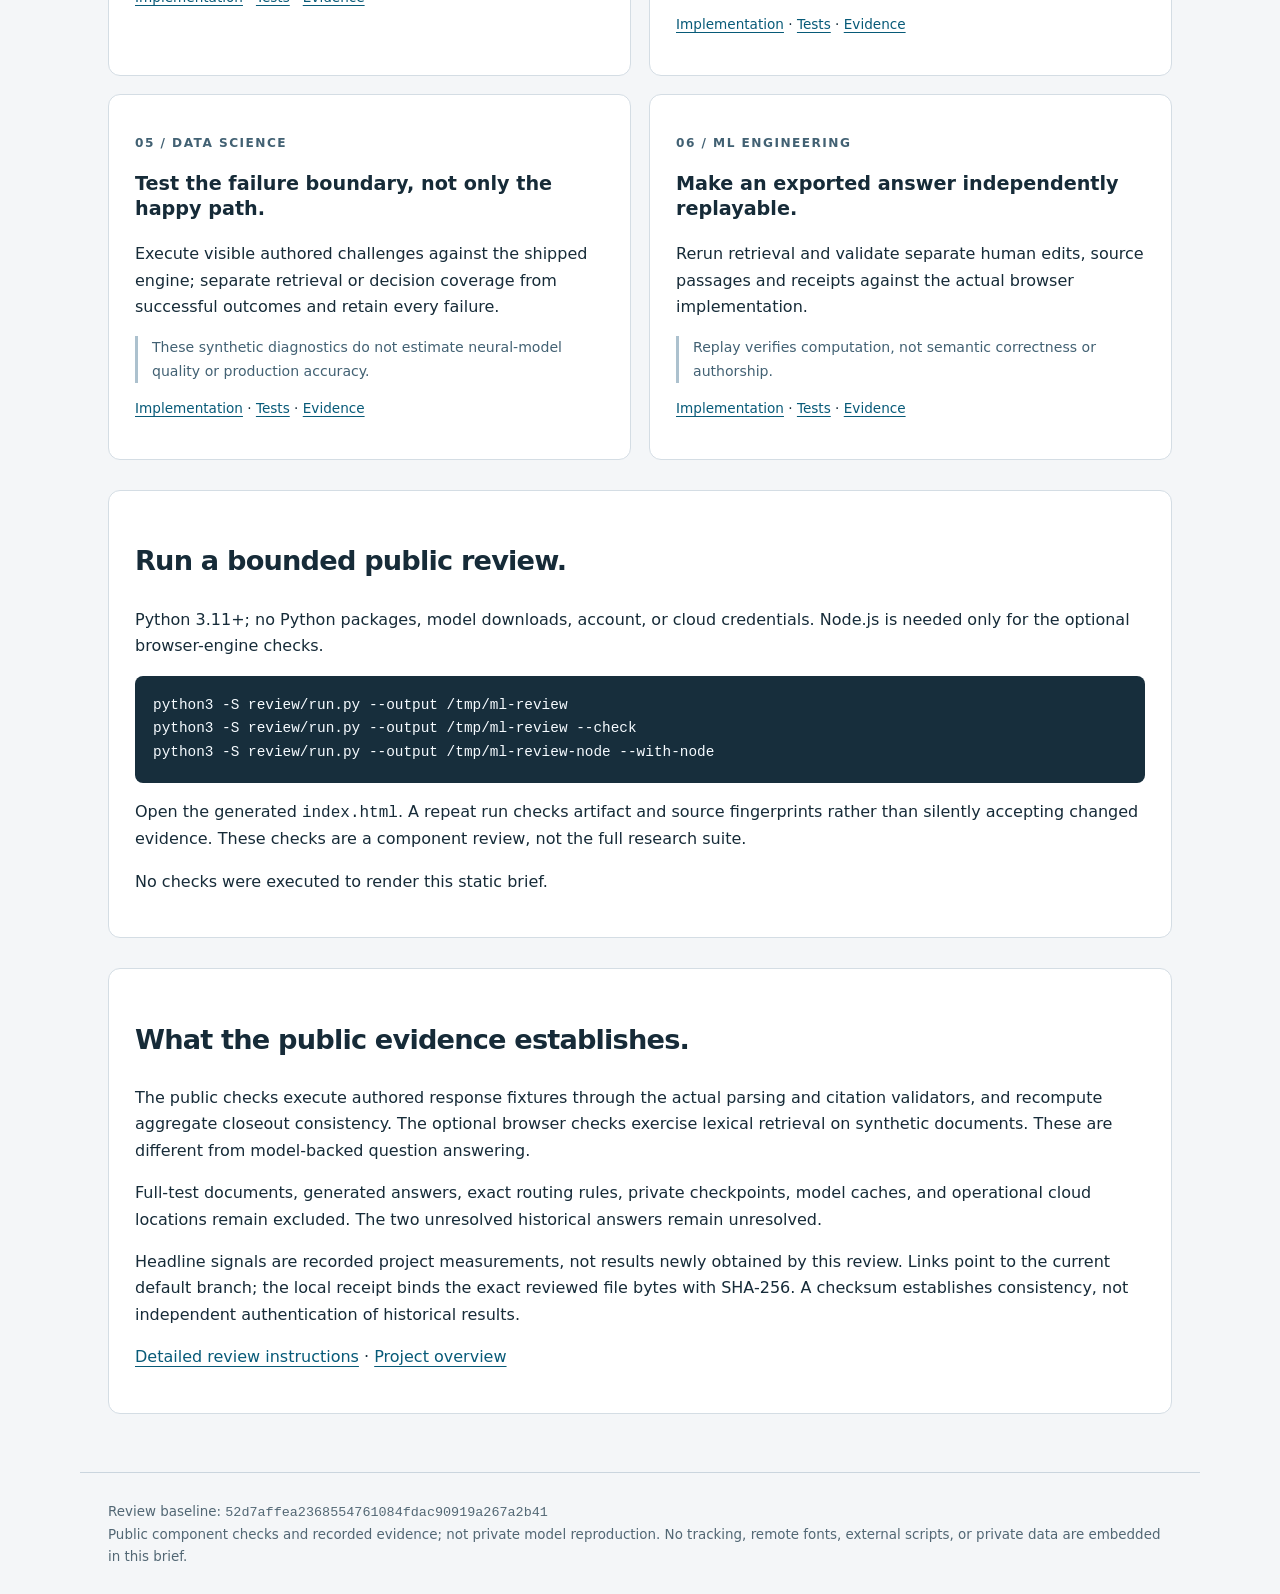
==== commit 10323fa0: "Make document exports independently replayable and streamline the public review" ====
--- a/review/index.html
+++ b/review/index.html
@@ -2,6 +2,6 @@
 <html lang="en"><head><meta charset="utf-8"><meta name="viewport" content="width=device-width,initial-scale=1"><meta name="color-scheme" content="light"><title>Answers that can point to their evidence. | Alvaro Mendizabal</title>
 <style>
 :root{font-family:Inter,ui-sans-serif,system-ui,-apple-system,sans-serif;color:#162b38;background:#f4f6f8;line-height:1.65}*{box-sizing:border-box}body{margin:0}a{color:#075a78;text-underline-offset:.22em}a:focus-visible{outline:3px solid #d98f22;outline-offset:4px}.skip{position:absolute;left:-9999px}.skip:focus{left:1rem;background:white;padding:1rem;z-index:2}header,main,footer{max-width:1120px;margin:auto;padding:28px}header{display:flex;justify-content:space-between;gap:24px;flex-wrap:wrap;border-bottom:1px solid #cad5de}nav{display:flex;gap:20px;flex-wrap:wrap}.brand,.eyebrow{font-size:.76rem;letter-spacing:.12em;text-transform:uppercase;font-weight:750}.eyebrow{color:#426173}h1{font-size:clamp(2.3rem,5vw,4.7rem);line-height:1.08;letter-spacing:-.055em;max-width:950px;margin:20px 0}h2{font-size:1.7rem;letter-spacing:-.03em}h3{font-size:1.2rem;line-height:1.3}.lead{font-size:1.2rem;max-width:800px;color:#354b58}.hero{padding:40px 0 30px}.status{display:inline-block;font-size:.82rem;background:#e3edf1;padding:7px 12px;border-radius:6px}.signals{display:grid;grid-template-columns:repeat(3,1fr);gap:1px;background:#cad5de;border:1px solid #cad5de;border-radius:12px;overflow:hidden;margin:26px 0}.signals div{padding:24px;background:white}.signals strong{display:block;font-size:1.9rem;line-height:1.2;letter-spacing:-.04em}.signals span{display:block;font-size:.85rem;margin-top:9px;color:#426173}.grid{display:grid;grid-template-columns:repeat(2,minmax(0,1fr));gap:18px}article,.panel{background:white;border:1px solid #d4dde4;border-radius:12px;padding:26px}article p:last-child{font-size:.85rem}.boundary{font-size:.88rem;border-left:3px solid #acc1ce;padding-left:14px;color:#426173}section{scroll-margin-top:20px;margin:30px 0}pre{white-space:pre-wrap;overflow-wrap:anywhere;padding:18px;background:#172e3c;color:#f6fbff;border-radius:8px;font-size:.9rem}code{font-family:ui-monospace,SFMono-Regular,Consolas,monospace}table{border-collapse:collapse;width:100%;font-size:.9rem}th,td{padding:12px;border-bottom:1px solid #d4dde4;text-align:left}caption{text-align:left;margin-bottom:10px;font-weight:700}footer{font-size:.84rem;color:#526774;border-top:1px solid #cad5de}@media(max-width:700px){header,main,footer{padding:20px}.grid,.signals{grid-template-columns:1fr}h1{font-size:2.5rem}article,.panel{padding:20px}}@media print{body{background:white}header nav,.skip{display:none}main{max-width:none}article,.panel{break-inside:avoid}h1{font-size:30pt}.hero{padding-top:10px}a{color:inherit}}
-</style></head><body><a class="skip" href="#main">Skip to content</a><header><div class="brand">Alvaro Mendizabal / Applied Machine Learning</div><nav aria-label="Review sections"><a href="#engineering">Engineering</a><a href="#verification">Verification</a><a href="#scope">Scope</a></nav></header><main id="main"><section class="hero"><p class="eyebrow">Document intelligence / retrieval / reliable ML</p><h1>Answers that can point to their evidence.</h1><p class="lead">A multilingual document-QA research system that separates finding evidence, reading it, and validating the answer. The engineering story is inspectable: explicit contracts, controlled comparisons, and recoverable execution.</p><p class="status">Inspection brief · run the checks to produce a receipt</p><div class="signals"><div><strong>2 languages</strong><span>Japanese and Vietnamese documents</span></div><div><strong>16 questions</strong><span>Published reused development panel</span></div><div><strong>1,081</strong><span>Preserved checkpoints in recorded closeout</span></div></div><p><a href="https://github.com/alvaromendizabal/lava-aws-multilingual-docvqa/blob/main/docs/case_study.md">Case study</a> · <a href="https://github.com/alvaromendizabal/lava-aws-multilingual-docvqa/blob/main/docs/reproducibility.md">Reproducibility levels</a> · <a href="https://github.com/alvaromendizabal/lava-aws-multilingual-docvqa/blob/main/docs/reviewer_guide.md">Technical review</a> · <a href="https://github.com/alvaromendizabal/lava-aws-multilingual-docvqa/blob/main/docs/PUBLIC_CHALLENGES.md">Challenge results and failure analysis</a></p></section><section id="engineering"><p class="eyebrow">The decisions behind the system</p><h2>Follow the implementation, tests, and evidence.</h2><div class="grid"><article><p class="eyebrow">01 / Applied AI</p><h3>Separate format validity from factual correctness.</h3><p>Parse structured answers, constrain cited physical pages, and demonstrate that a schema-valid answer can still be wrong.</p><p class="boundary">The fixture checks an interface; it is not a new semantic-accuracy benchmark.</p><p><a href="https://github.com/alvaromendizabal/lava-aws-multilingual-docvqa/blob/main/src/lava/readers/structured_output.py">Implementation</a> · <a href="https://github.com/alvaromendizabal/lava-aws-multilingual-docvqa/blob/main/tests/unit/test_structured_output.py">Tests</a> · <a href="https://github.com/alvaromendizabal/lava-aws-multilingual-docvqa/blob/main/examples/fixture.json">Evidence</a></p></article><article><p class="eyebrow">02 / Data science</p><h3>Diagnose retrieval before blaming the reader.</h3><p>Evaluate page retrieval separately from supplied-evidence reading and end-to-end answer quality.</p><p class="boundary">The small, repeatedly used development panel limits generalization claims.</p><p><a href="https://github.com/alvaromendizabal/lava-aws-multilingual-docvqa/blob/main/src/lava/retrieval/pipeline.py">Implementation</a> · <a href="https://github.com/alvaromendizabal/lava-aws-multilingual-docvqa/blob/main/tests/unit/test_retrieval_pipeline.py">Tests</a> · <a href="https://github.com/alvaromendizabal/lava-aws-multilingual-docvqa/blob/main/reports/retrieval/summary.json">Evidence</a></p></article><article><p class="eyebrow">03 / ML engineering</p><h3>Make interrupted work recoverable.</h3><p>Use durable reader checkpoints and artifact identities so completed questions need not be repeated after a failure.</p><p class="boundary">The public code illustrates recovery contracts; private GPU state is not distributed.</p><p><a href="https://github.com/alvaromendizabal/lava-aws-multilingual-docvqa/blob/main/src/lava/readers/checkpoints.py">Implementation</a> · <a href="https://github.com/alvaromendizabal/lava-aws-multilingual-docvqa/blob/main/tests/unit/test_private_artifacts.py">Tests</a> · <a href="https://github.com/alvaromendizabal/lava-aws-multilingual-docvqa/blob/main/docs/reliability_recovery.md">Evidence</a></p></article><article><p class="eyebrow">04 / Data science</p><h3>Preserve negative and incomplete results.</h3><p>Keep official, development, structural-coverage, and factual-correctness claims separate in a machine-checkable closeout.</p><p class="boundary">Aggregate consistency does not independently authenticate private receipts.</p><p><a href="https://github.com/alvaromendizabal/lava-aws-multilingual-docvqa/blob/main/examples/verify_submission_closeout.py">Implementation</a> · <a href="https://github.com/alvaromendizabal/lava-aws-multilingual-docvqa/blob/main/tests/unit/test_submission_closeout_public.py">Tests</a> · <a href="https://github.com/alvaromendizabal/lava-aws-multilingual-docvqa/blob/main/reports/portfolio/closeout.json">Evidence</a></p></article><article><p class="eyebrow">05 / Data science</p><h3>Test the failure boundary, not only the happy path.</h3><p>Execute visible authored challenges against the shipped engine; separate retrieval or decision coverage from successful outcomes and retain every failure.</p><p class="boundary">These synthetic diagnostics do not estimate neural-model quality or production accuracy.</p><p><a href="https://github.com/alvaromendizabal/lava-aws-multilingual-docvqa/blob/main/tools/evaluate_public_challenges.mjs">Implementation</a> · <a href="https://github.com/alvaromendizabal/lava-aws-multilingual-docvqa/blob/main/tools/test_public_challenges.mjs">Tests</a> · <a href="https://github.com/alvaromendizabal/lava-aws-multilingual-docvqa/blob/main/reports/public_challenges.json">Evidence</a></p></article></div></section><section class="panel" id="verification"><h2>Run a bounded public review.</h2><p>Python 3.11+; no Python packages, model downloads, account, or cloud credentials. Node.js is needed only for the optional browser-engine checks.</p><pre><code>python3 -S review/run.py --output /tmp/ml-review
+</style></head><body><a class="skip" href="#main">Skip to content</a><header><div class="brand">Alvaro Mendizabal / Applied Machine Learning</div><nav aria-label="Review sections"><a href="#engineering">Engineering</a><a href="#verification">Verification</a><a href="#scope">Scope</a></nav></header><main id="main"><section class="hero"><p class="eyebrow">Document intelligence / retrieval / reliable ML</p><h1>Answers that can point to their evidence.</h1><p class="lead">A multilingual document-QA research system that separates finding evidence, reading it, and validating the answer. The engineering story is inspectable: explicit contracts, controlled comparisons, and recoverable execution.</p><p class="status">Inspection brief · run the checks to produce a receipt</p><div class="signals"><div><strong>2 languages</strong><span>Japanese and Vietnamese documents</span></div><div><strong>16 questions</strong><span>Published reused development panel</span></div><div><strong>1,081</strong><span>Preserved checkpoints in recorded closeout</span></div></div><p><a href="https://github.com/alvaromendizabal/lava-aws-multilingual-docvqa/blob/main/docs/case_study.md">Case study</a> · <a href="https://github.com/alvaromendizabal/lava-aws-multilingual-docvqa/blob/main/docs/reproducibility.md">Reproducibility levels</a> · <a href="https://github.com/alvaromendizabal/lava-aws-multilingual-docvqa/blob/main/docs/reviewer_guide.md">Technical review</a> · <a href="https://github.com/alvaromendizabal/lava-aws-multilingual-docvqa/blob/main/docs/PUBLIC_CHALLENGES.md">Challenge results and failure analysis</a> · <a href="https://github.com/alvaromendizabal/lava-aws-multilingual-docvqa/blob/main/docs/DEMO_REPLAY.md">Export replay</a> · <a href="https://github.com/alvaromendizabal/lava-aws-multilingual-docvqa/blob/main/docs/repository_guide.md">Repository map</a></p></section><section id="engineering"><p class="eyebrow">The decisions behind the system</p><h2>Follow the implementation, tests, and evidence.</h2><div class="grid"><article><p class="eyebrow">01 / Applied AI</p><h3>Separate format validity from factual correctness.</h3><p>Parse structured answers, constrain cited physical pages, and demonstrate that a schema-valid answer can still be wrong.</p><p class="boundary">The fixture checks an interface; it is not a new semantic-accuracy benchmark.</p><p><a href="https://github.com/alvaromendizabal/lava-aws-multilingual-docvqa/blob/main/src/lava/readers/structured_output.py">Implementation</a> · <a href="https://github.com/alvaromendizabal/lava-aws-multilingual-docvqa/blob/main/tests/unit/test_structured_output.py">Tests</a> · <a href="https://github.com/alvaromendizabal/lava-aws-multilingual-docvqa/blob/main/examples/fixture.json">Evidence</a></p></article><article><p class="eyebrow">02 / Data science</p><h3>Diagnose retrieval before blaming the reader.</h3><p>Evaluate page retrieval separately from supplied-evidence reading and end-to-end answer quality.</p><p class="boundary">The small, repeatedly used development panel limits generalization claims.</p><p><a href="https://github.com/alvaromendizabal/lava-aws-multilingual-docvqa/blob/main/src/lava/retrieval/pipeline.py">Implementation</a> · <a href="https://github.com/alvaromendizabal/lava-aws-multilingual-docvqa/blob/main/tests/unit/test_retrieval_pipeline.py">Tests</a> · <a href="https://github.com/alvaromendizabal/lava-aws-multilingual-docvqa/blob/main/reports/retrieval/summary.json">Evidence</a></p></article><article><p class="eyebrow">03 / ML engineering</p><h3>Make interrupted work recoverable.</h3><p>Use durable reader checkpoints and artifact identities so completed questions need not be repeated after a failure.</p><p class="boundary">The public code illustrates recovery contracts; private GPU state is not distributed.</p><p><a href="https://github.com/alvaromendizabal/lava-aws-multilingual-docvqa/blob/main/src/lava/readers/checkpoints.py">Implementation</a> · <a href="https://github.com/alvaromendizabal/lava-aws-multilingual-docvqa/blob/main/tests/unit/test_private_artifacts.py">Tests</a> · <a href="https://github.com/alvaromendizabal/lava-aws-multilingual-docvqa/blob/main/docs/reliability_recovery.md">Evidence</a></p></article><article><p class="eyebrow">04 / Data science</p><h3>Preserve negative and incomplete results.</h3><p>Keep official, development, structural-coverage, and factual-correctness claims separate in a machine-checkable closeout.</p><p class="boundary">Aggregate consistency does not independently authenticate private receipts.</p><p><a href="https://github.com/alvaromendizabal/lava-aws-multilingual-docvqa/blob/main/examples/verify_submission_closeout.py">Implementation</a> · <a href="https://github.com/alvaromendizabal/lava-aws-multilingual-docvqa/blob/main/tests/unit/test_submission_closeout_public.py">Tests</a> · <a href="https://github.com/alvaromendizabal/lava-aws-multilingual-docvqa/blob/main/reports/portfolio/closeout.json">Evidence</a></p></article><article><p class="eyebrow">05 / Data science</p><h3>Test the failure boundary, not only the happy path.</h3><p>Execute visible authored challenges against the shipped engine; separate retrieval or decision coverage from successful outcomes and retain every failure.</p><p class="boundary">These synthetic diagnostics do not estimate neural-model quality or production accuracy.</p><p><a href="https://github.com/alvaromendizabal/lava-aws-multilingual-docvqa/blob/main/tools/evaluate_public_challenges.mjs">Implementation</a> · <a href="https://github.com/alvaromendizabal/lava-aws-multilingual-docvqa/blob/main/tools/test_public_challenges.mjs">Tests</a> · <a href="https://github.com/alvaromendizabal/lava-aws-multilingual-docvqa/blob/main/review/public_challenges.json">Evidence</a></p></article><article><p class="eyebrow">06 / ML engineering</p><h3>Make an exported answer independently replayable.</h3><p>Rerun retrieval and validate separate human edits, source passages and receipts against the actual browser implementation.</p><p class="boundary">Replay verifies computation, not semantic correctness or authorship.</p><p><a href="https://github.com/alvaromendizabal/lava-aws-multilingual-docvqa/blob/main/tools/replay_public_demo.mjs">Implementation</a> · <a href="https://github.com/alvaromendizabal/lava-aws-multilingual-docvqa/blob/main/tools/test_replay_public_demo.mjs">Tests</a> · <a href="https://github.com/alvaromendizabal/lava-aws-multilingual-docvqa/blob/main/docs/DEMO_REPLAY.md">Evidence</a></p></article></div></section><section class="panel" id="verification"><h2>Run a bounded public review.</h2><p>Python 3.11+; no Python packages, model downloads, account, or cloud credentials. Node.js is needed only for the optional browser-engine checks.</p><pre><code>python3 -S review/run.py --output /tmp/ml-review
 python3 -S review/run.py --output /tmp/ml-review --check
-python3 -S review/run.py --output /tmp/ml-review-node --with-node</code></pre><p>Open the generated <code>index.html</code>. A repeat run checks artifact and source fingerprints rather than silently accepting changed evidence. These checks are a component review, not the full research suite.</p><p>No checks were executed to render this static brief.</p></section><section class="panel" id="scope"><h2>What the public evidence establishes.</h2><p>The public checks execute authored response fixtures through the actual parsing and citation validators, and recompute aggregate closeout consistency. The optional browser checks exercise lexical retrieval on synthetic documents. These are different from model-backed question answering.</p><p>Full-test documents, generated answers, exact routing rules, private checkpoints, model caches, and operational cloud locations remain excluded. The two unresolved historical answers remain unresolved.</p><p>Headline signals are recorded project measurements, not results newly obtained by this review. Links point to the current default branch; the local receipt binds the exact reviewed file bytes with SHA-256. A checksum establishes consistency, not independent authentication of historical results.</p><p><a href="https://github.com/alvaromendizabal/lava-aws-multilingual-docvqa/blob/main/review/README.md">Detailed review instructions</a> · <a href="https://github.com/alvaromendizabal/lava-aws-multilingual-docvqa/blob/main/README.md">Project overview</a></p></section></main><footer>Review baseline: <code>90bffb5c4eb988f435a3a0ddf5c09a3cc322e73d</code><br>Public component checks and recorded evidence; not private model reproduction. No tracking, remote fonts, external scripts, or private data are embedded in this brief.</footer></body></html>
+python3 -S review/run.py --output /tmp/ml-review-node --with-node</code></pre><p>Open the generated <code>index.html</code>. A repeat run checks artifact and source fingerprints rather than silently accepting changed evidence. These checks are a component review, not the full research suite.</p><p>No checks were executed to render this static brief.</p></section><section class="panel" id="scope"><h2>What the public evidence establishes.</h2><p>The public checks execute authored response fixtures through the actual parsing and citation validators, and recompute aggregate closeout consistency. The optional browser checks exercise lexical retrieval on synthetic documents. These are different from model-backed question answering.</p><p>Full-test documents, generated answers, exact routing rules, private checkpoints, model caches, and operational cloud locations remain excluded. The two unresolved historical answers remain unresolved.</p><p>Headline signals are recorded project measurements, not results newly obtained by this review. Links point to the current default branch; the local receipt binds the exact reviewed file bytes with SHA-256. A checksum establishes consistency, not independent authentication of historical results.</p><p><a href="https://github.com/alvaromendizabal/lava-aws-multilingual-docvqa/blob/main/review/README.md">Detailed review instructions</a> · <a href="https://github.com/alvaromendizabal/lava-aws-multilingual-docvqa/blob/main/README.md">Project overview</a></p></section></main><footer>Review baseline: <code>52d7affea2368554761084fdac90919a267a2b41</code><br>Public component checks and recorded evidence; not private model reproduction. No tracking, remote fonts, external scripts, or private data are embedded in this brief.</footer></body></html>
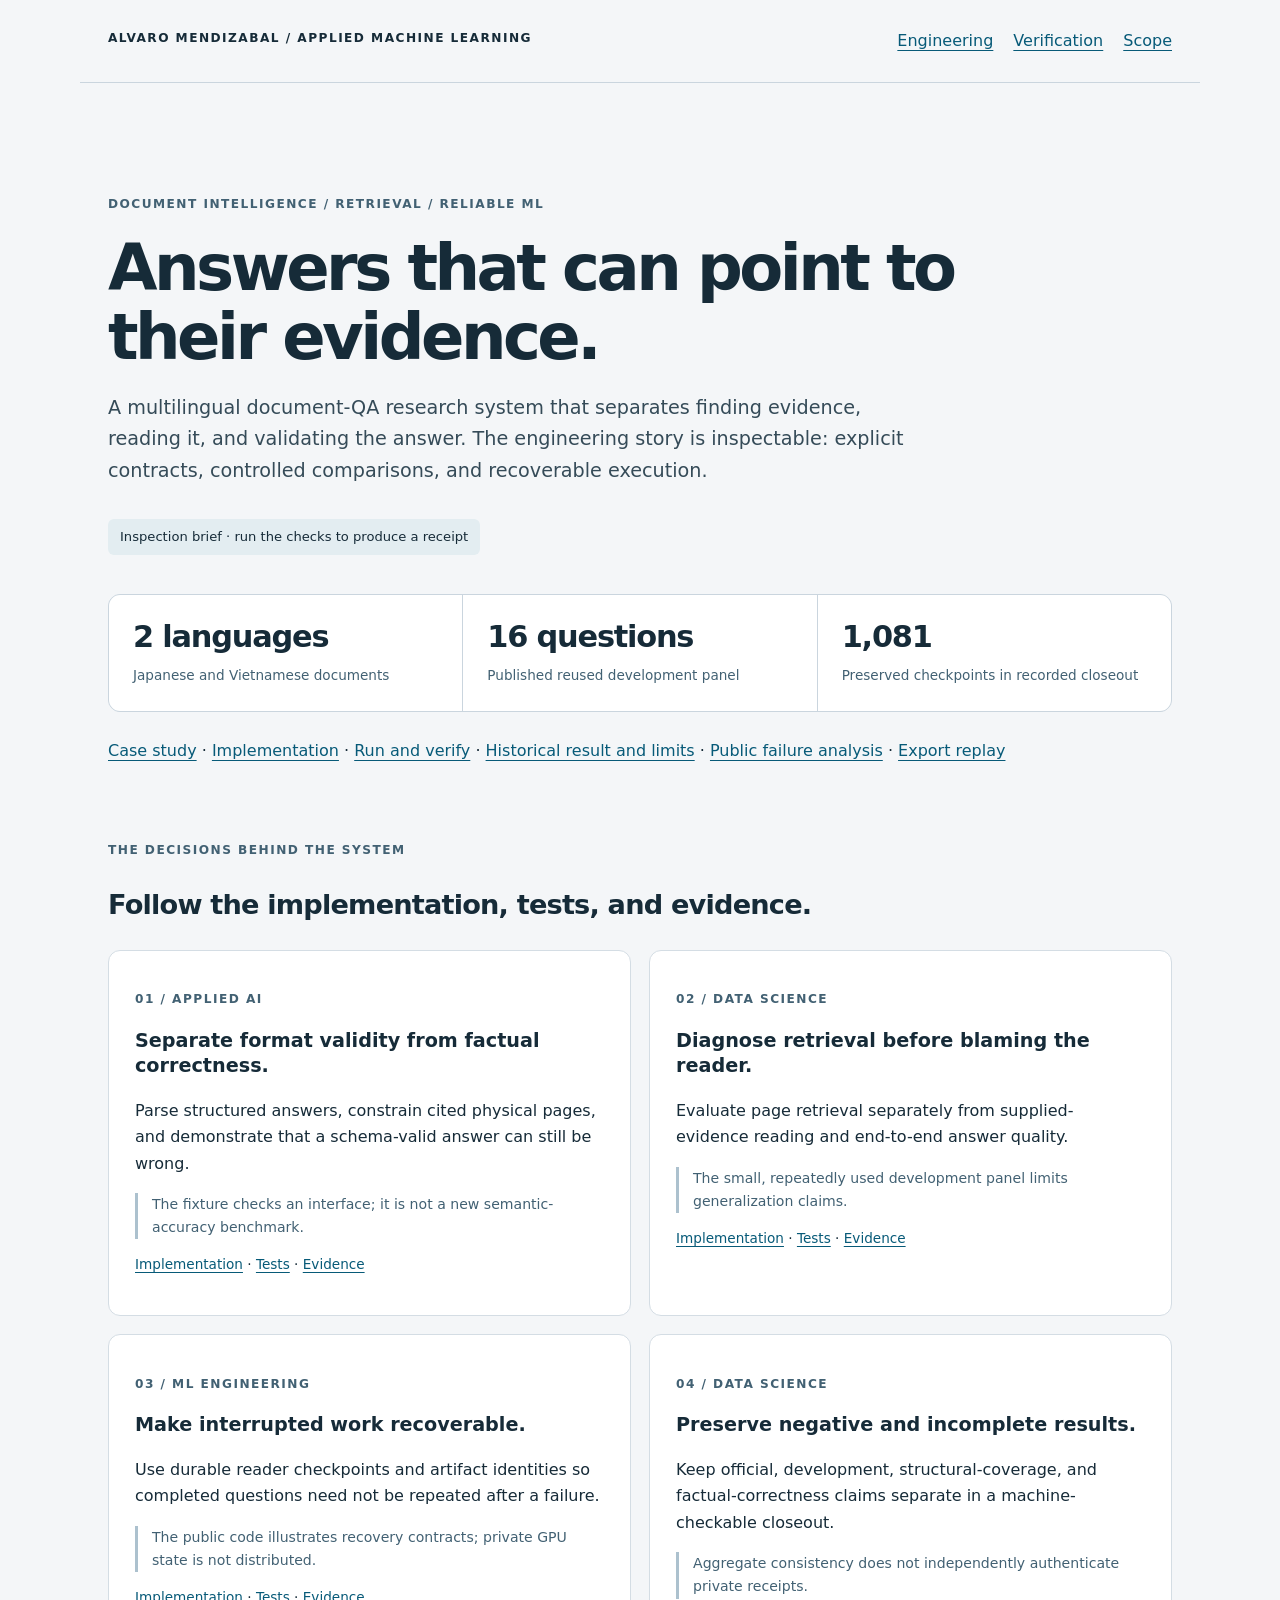
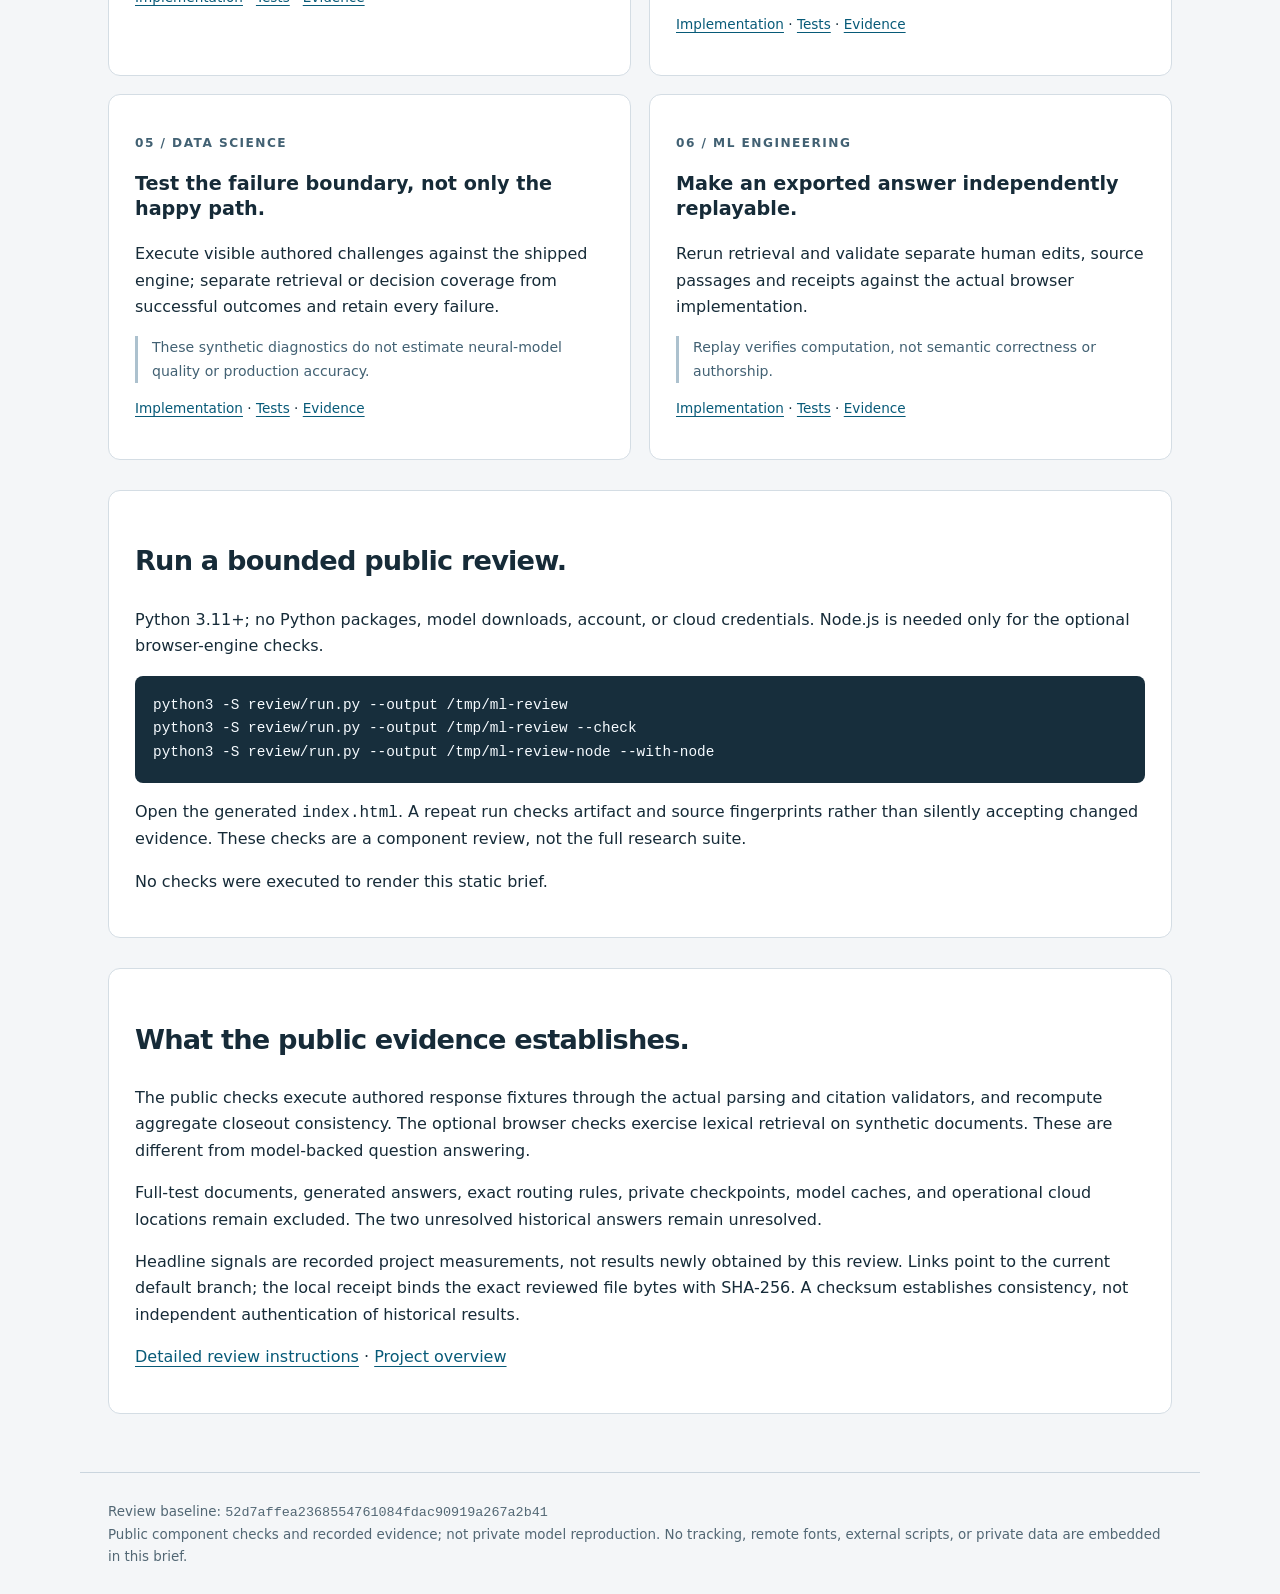
==== commit 50b0a0ee: "Curate the final document-QA pipeline; retire unused research and operator tooling" ====
--- a/review/index.html
+++ b/review/index.html
@@ -2,6 +2,6 @@
 <html lang="en"><head><meta charset="utf-8"><meta name="viewport" content="width=device-width,initial-scale=1"><meta name="color-scheme" content="light"><title>Answers that can point to their evidence. | Alvaro Mendizabal</title>
 <style>
 :root{font-family:Inter,ui-sans-serif,system-ui,-apple-system,sans-serif;color:#162b38;background:#f4f6f8;line-height:1.65}*{box-sizing:border-box}body{margin:0}a{color:#075a78;text-underline-offset:.22em}a:focus-visible{outline:3px solid #d98f22;outline-offset:4px}.skip{position:absolute;left:-9999px}.skip:focus{left:1rem;background:white;padding:1rem;z-index:2}header,main,footer{max-width:1120px;margin:auto;padding:28px}header{display:flex;justify-content:space-between;gap:24px;flex-wrap:wrap;border-bottom:1px solid #cad5de}nav{display:flex;gap:20px;flex-wrap:wrap}.brand,.eyebrow{font-size:.76rem;letter-spacing:.12em;text-transform:uppercase;font-weight:750}.eyebrow{color:#426173}h1{font-size:clamp(2.3rem,5vw,4.7rem);line-height:1.08;letter-spacing:-.055em;max-width:950px;margin:20px 0}h2{font-size:1.7rem;letter-spacing:-.03em}h3{font-size:1.2rem;line-height:1.3}.lead{font-size:1.2rem;max-width:800px;color:#354b58}.hero{padding:40px 0 30px}.status{display:inline-block;font-size:.82rem;background:#e3edf1;padding:7px 12px;border-radius:6px}.signals{display:grid;grid-template-columns:repeat(3,1fr);gap:1px;background:#cad5de;border:1px solid #cad5de;border-radius:12px;overflow:hidden;margin:26px 0}.signals div{padding:24px;background:white}.signals strong{display:block;font-size:1.9rem;line-height:1.2;letter-spacing:-.04em}.signals span{display:block;font-size:.85rem;margin-top:9px;color:#426173}.grid{display:grid;grid-template-columns:repeat(2,minmax(0,1fr));gap:18px}article,.panel{background:white;border:1px solid #d4dde4;border-radius:12px;padding:26px}article p:last-child{font-size:.85rem}.boundary{font-size:.88rem;border-left:3px solid #acc1ce;padding-left:14px;color:#426173}section{scroll-margin-top:20px;margin:30px 0}pre{white-space:pre-wrap;overflow-wrap:anywhere;padding:18px;background:#172e3c;color:#f6fbff;border-radius:8px;font-size:.9rem}code{font-family:ui-monospace,SFMono-Regular,Consolas,monospace}table{border-collapse:collapse;width:100%;font-size:.9rem}th,td{padding:12px;border-bottom:1px solid #d4dde4;text-align:left}caption{text-align:left;margin-bottom:10px;font-weight:700}footer{font-size:.84rem;color:#526774;border-top:1px solid #cad5de}@media(max-width:700px){header,main,footer{padding:20px}.grid,.signals{grid-template-columns:1fr}h1{font-size:2.5rem}article,.panel{padding:20px}}@media print{body{background:white}header nav,.skip{display:none}main{max-width:none}article,.panel{break-inside:avoid}h1{font-size:30pt}.hero{padding-top:10px}a{color:inherit}}
-</style></head><body><a class="skip" href="#main">Skip to content</a><header><div class="brand">Alvaro Mendizabal / Applied Machine Learning</div><nav aria-label="Review sections"><a href="#engineering">Engineering</a><a href="#verification">Verification</a><a href="#scope">Scope</a></nav></header><main id="main"><section class="hero"><p class="eyebrow">Document intelligence / retrieval / reliable ML</p><h1>Answers that can point to their evidence.</h1><p class="lead">A multilingual document-QA research system that separates finding evidence, reading it, and validating the answer. The engineering story is inspectable: explicit contracts, controlled comparisons, and recoverable execution.</p><p class="status">Inspection brief · run the checks to produce a receipt</p><div class="signals"><div><strong>2 languages</strong><span>Japanese and Vietnamese documents</span></div><div><strong>16 questions</strong><span>Published reused development panel</span></div><div><strong>1,081</strong><span>Preserved checkpoints in recorded closeout</span></div></div><p><a href="https://github.com/alvaromendizabal/lava-aws-multilingual-docvqa/blob/main/docs/case_study.md">Case study</a> · <a href="https://github.com/alvaromendizabal/lava-aws-multilingual-docvqa/blob/main/docs/reproducibility.md">Reproducibility levels</a> · <a href="https://github.com/alvaromendizabal/lava-aws-multilingual-docvqa/blob/main/docs/reviewer_guide.md">Technical review</a> · <a href="https://github.com/alvaromendizabal/lava-aws-multilingual-docvqa/blob/main/docs/PUBLIC_CHALLENGES.md">Challenge results and failure analysis</a> · <a href="https://github.com/alvaromendizabal/lava-aws-multilingual-docvqa/blob/main/docs/DEMO_REPLAY.md">Export replay</a> · <a href="https://github.com/alvaromendizabal/lava-aws-multilingual-docvqa/blob/main/docs/repository_guide.md">Repository map</a></p></section><section id="engineering"><p class="eyebrow">The decisions behind the system</p><h2>Follow the implementation, tests, and evidence.</h2><div class="grid"><article><p class="eyebrow">01 / Applied AI</p><h3>Separate format validity from factual correctness.</h3><p>Parse structured answers, constrain cited physical pages, and demonstrate that a schema-valid answer can still be wrong.</p><p class="boundary">The fixture checks an interface; it is not a new semantic-accuracy benchmark.</p><p><a href="https://github.com/alvaromendizabal/lava-aws-multilingual-docvqa/blob/main/src/lava/readers/structured_output.py">Implementation</a> · <a href="https://github.com/alvaromendizabal/lava-aws-multilingual-docvqa/blob/main/tests/unit/test_structured_output.py">Tests</a> · <a href="https://github.com/alvaromendizabal/lava-aws-multilingual-docvqa/blob/main/examples/fixture.json">Evidence</a></p></article><article><p class="eyebrow">02 / Data science</p><h3>Diagnose retrieval before blaming the reader.</h3><p>Evaluate page retrieval separately from supplied-evidence reading and end-to-end answer quality.</p><p class="boundary">The small, repeatedly used development panel limits generalization claims.</p><p><a href="https://github.com/alvaromendizabal/lava-aws-multilingual-docvqa/blob/main/src/lava/retrieval/pipeline.py">Implementation</a> · <a href="https://github.com/alvaromendizabal/lava-aws-multilingual-docvqa/blob/main/tests/unit/test_retrieval_pipeline.py">Tests</a> · <a href="https://github.com/alvaromendizabal/lava-aws-multilingual-docvqa/blob/main/reports/retrieval/summary.json">Evidence</a></p></article><article><p class="eyebrow">03 / ML engineering</p><h3>Make interrupted work recoverable.</h3><p>Use durable reader checkpoints and artifact identities so completed questions need not be repeated after a failure.</p><p class="boundary">The public code illustrates recovery contracts; private GPU state is not distributed.</p><p><a href="https://github.com/alvaromendizabal/lava-aws-multilingual-docvqa/blob/main/src/lava/readers/checkpoints.py">Implementation</a> · <a href="https://github.com/alvaromendizabal/lava-aws-multilingual-docvqa/blob/main/tests/unit/test_private_artifacts.py">Tests</a> · <a href="https://github.com/alvaromendizabal/lava-aws-multilingual-docvqa/blob/main/docs/reliability_recovery.md">Evidence</a></p></article><article><p class="eyebrow">04 / Data science</p><h3>Preserve negative and incomplete results.</h3><p>Keep official, development, structural-coverage, and factual-correctness claims separate in a machine-checkable closeout.</p><p class="boundary">Aggregate consistency does not independently authenticate private receipts.</p><p><a href="https://github.com/alvaromendizabal/lava-aws-multilingual-docvqa/blob/main/examples/verify_submission_closeout.py">Implementation</a> · <a href="https://github.com/alvaromendizabal/lava-aws-multilingual-docvqa/blob/main/tests/unit/test_submission_closeout_public.py">Tests</a> · <a href="https://github.com/alvaromendizabal/lava-aws-multilingual-docvqa/blob/main/reports/portfolio/closeout.json">Evidence</a></p></article><article><p class="eyebrow">05 / Data science</p><h3>Test the failure boundary, not only the happy path.</h3><p>Execute visible authored challenges against the shipped engine; separate retrieval or decision coverage from successful outcomes and retain every failure.</p><p class="boundary">These synthetic diagnostics do not estimate neural-model quality or production accuracy.</p><p><a href="https://github.com/alvaromendizabal/lava-aws-multilingual-docvqa/blob/main/tools/evaluate_public_challenges.mjs">Implementation</a> · <a href="https://github.com/alvaromendizabal/lava-aws-multilingual-docvqa/blob/main/tools/test_public_challenges.mjs">Tests</a> · <a href="https://github.com/alvaromendizabal/lava-aws-multilingual-docvqa/blob/main/review/public_challenges.json">Evidence</a></p></article><article><p class="eyebrow">06 / ML engineering</p><h3>Make an exported answer independently replayable.</h3><p>Rerun retrieval and validate separate human edits, source passages and receipts against the actual browser implementation.</p><p class="boundary">Replay verifies computation, not semantic correctness or authorship.</p><p><a href="https://github.com/alvaromendizabal/lava-aws-multilingual-docvqa/blob/main/tools/replay_public_demo.mjs">Implementation</a> · <a href="https://github.com/alvaromendizabal/lava-aws-multilingual-docvqa/blob/main/tools/test_replay_public_demo.mjs">Tests</a> · <a href="https://github.com/alvaromendizabal/lava-aws-multilingual-docvqa/blob/main/docs/DEMO_REPLAY.md">Evidence</a></p></article></div></section><section class="panel" id="verification"><h2>Run a bounded public review.</h2><p>Python 3.11+; no Python packages, model downloads, account, or cloud credentials. Node.js is needed only for the optional browser-engine checks.</p><pre><code>python3 -S review/run.py --output /tmp/ml-review
+</style></head><body><a class="skip" href="#main">Skip to content</a><header><div class="brand">Alvaro Mendizabal / Applied Machine Learning</div><nav aria-label="Review sections"><a href="#engineering">Engineering</a><a href="#verification">Verification</a><a href="#scope">Scope</a></nav></header><main id="main"><section class="hero"><p class="eyebrow">Document intelligence / retrieval / reliable ML</p><h1>Answers that can point to their evidence.</h1><p class="lead">A multilingual document-QA research system that separates finding evidence, reading it, and validating the answer. The engineering story is inspectable: explicit contracts, controlled comparisons, and recoverable execution.</p><p class="status">Inspection brief · run the checks to produce a receipt</p><div class="signals"><div><strong>2 languages</strong><span>Japanese and Vietnamese documents</span></div><div><strong>16 questions</strong><span>Published reused development panel</span></div><div><strong>1,081</strong><span>Preserved checkpoints in recorded closeout</span></div></div><p><a href="https://github.com/alvaromendizabal/lava-aws-multilingual-docvqa/blob/main/docs/case_study.md">Case study</a> · <a href="https://github.com/alvaromendizabal/lava-aws-multilingual-docvqa/blob/main/docs/architecture.md">Implementation</a> · <a href="https://github.com/alvaromendizabal/lava-aws-multilingual-docvqa/blob/main/docs/reproducibility.md">Run and verify</a> · <a href="https://github.com/alvaromendizabal/lava-aws-multilingual-docvqa/blob/main/docs/submission_closeout.md">Historical result and limits</a> · <a href="https://github.com/alvaromendizabal/lava-aws-multilingual-docvqa/blob/main/docs/PUBLIC_CHALLENGES.md">Public failure analysis</a> · <a href="https://github.com/alvaromendizabal/lava-aws-multilingual-docvqa/blob/main/docs/DEMO_REPLAY.md">Export replay</a></p></section><section id="engineering"><p class="eyebrow">The decisions behind the system</p><h2>Follow the implementation, tests, and evidence.</h2><div class="grid"><article><p class="eyebrow">01 / Applied AI</p><h3>Separate format validity from factual correctness.</h3><p>Parse structured answers, constrain cited physical pages, and demonstrate that a schema-valid answer can still be wrong.</p><p class="boundary">The fixture checks an interface; it is not a new semantic-accuracy benchmark.</p><p><a href="https://github.com/alvaromendizabal/lava-aws-multilingual-docvqa/blob/main/src/lava/readers/structured_output.py">Implementation</a> · <a href="https://github.com/alvaromendizabal/lava-aws-multilingual-docvqa/blob/main/tests/unit/test_structured_output.py">Tests</a> · <a href="https://github.com/alvaromendizabal/lava-aws-multilingual-docvqa/blob/main/examples/fixture.json">Evidence</a></p></article><article><p class="eyebrow">02 / Data science</p><h3>Diagnose retrieval before blaming the reader.</h3><p>Evaluate page retrieval separately from supplied-evidence reading and end-to-end answer quality.</p><p class="boundary">The small, repeatedly used development panel limits generalization claims.</p><p><a href="https://github.com/alvaromendizabal/lava-aws-multilingual-docvqa/blob/main/src/lava/retrieval/pipeline.py">Implementation</a> · <a href="https://github.com/alvaromendizabal/lava-aws-multilingual-docvqa/blob/main/tests/unit/test_retrieval_pipeline.py">Tests</a> · <a href="https://github.com/alvaromendizabal/lava-aws-multilingual-docvqa/blob/main/reports/retrieval/summary.json">Evidence</a></p></article><article><p class="eyebrow">03 / ML engineering</p><h3>Make interrupted work recoverable.</h3><p>Use durable reader checkpoints and artifact identities so completed questions need not be repeated after a failure.</p><p class="boundary">The public code illustrates recovery contracts; private GPU state is not distributed.</p><p><a href="https://github.com/alvaromendizabal/lava-aws-multilingual-docvqa/blob/main/src/lava/readers/checkpoints.py">Implementation</a> · <a href="https://github.com/alvaromendizabal/lava-aws-multilingual-docvqa/blob/main/tests/unit/test_private_artifacts.py">Tests</a> · <a href="https://github.com/alvaromendizabal/lava-aws-multilingual-docvqa/blob/main/docs/reliability_recovery.md">Evidence</a></p></article><article><p class="eyebrow">04 / Data science</p><h3>Preserve negative and incomplete results.</h3><p>Keep official, development, structural-coverage, and factual-correctness claims separate in a machine-checkable closeout.</p><p class="boundary">Aggregate consistency does not independently authenticate private receipts.</p><p><a href="https://github.com/alvaromendizabal/lava-aws-multilingual-docvqa/blob/main/examples/verify_submission_closeout.py">Implementation</a> · <a href="https://github.com/alvaromendizabal/lava-aws-multilingual-docvqa/blob/main/tests/unit/test_submission_closeout_public.py">Tests</a> · <a href="https://github.com/alvaromendizabal/lava-aws-multilingual-docvqa/blob/main/reports/portfolio/closeout.json">Evidence</a></p></article><article><p class="eyebrow">05 / Data science</p><h3>Test the failure boundary, not only the happy path.</h3><p>Execute visible authored challenges against the shipped engine; separate retrieval or decision coverage from successful outcomes and retain every failure.</p><p class="boundary">These synthetic diagnostics do not estimate neural-model quality or production accuracy.</p><p><a href="https://github.com/alvaromendizabal/lava-aws-multilingual-docvqa/blob/main/tools/evaluate_public_challenges.mjs">Implementation</a> · <a href="https://github.com/alvaromendizabal/lava-aws-multilingual-docvqa/blob/main/tools/test_public_challenges.mjs">Tests</a> · <a href="https://github.com/alvaromendizabal/lava-aws-multilingual-docvqa/blob/main/review/public_challenges.json">Evidence</a></p></article><article><p class="eyebrow">06 / ML engineering</p><h3>Make an exported answer independently replayable.</h3><p>Rerun retrieval and validate separate human edits, source passages and receipts against the actual browser implementation.</p><p class="boundary">Replay verifies computation, not semantic correctness or authorship.</p><p><a href="https://github.com/alvaromendizabal/lava-aws-multilingual-docvqa/blob/main/tools/replay_public_demo.mjs">Implementation</a> · <a href="https://github.com/alvaromendizabal/lava-aws-multilingual-docvqa/blob/main/tools/test_replay_public_demo.mjs">Tests</a> · <a href="https://github.com/alvaromendizabal/lava-aws-multilingual-docvqa/blob/main/docs/DEMO_REPLAY.md">Evidence</a></p></article></div></section><section class="panel" id="verification"><h2>Run a bounded public review.</h2><p>Python 3.11+; no Python packages, model downloads, account, or cloud credentials. Node.js is needed only for the optional browser-engine checks.</p><pre><code>python3 -S review/run.py --output /tmp/ml-review
 python3 -S review/run.py --output /tmp/ml-review --check
 python3 -S review/run.py --output /tmp/ml-review-node --with-node</code></pre><p>Open the generated <code>index.html</code>. A repeat run checks artifact and source fingerprints rather than silently accepting changed evidence. These checks are a component review, not the full research suite.</p><p>No checks were executed to render this static brief.</p></section><section class="panel" id="scope"><h2>What the public evidence establishes.</h2><p>The public checks execute authored response fixtures through the actual parsing and citation validators, and recompute aggregate closeout consistency. The optional browser checks exercise lexical retrieval on synthetic documents. These are different from model-backed question answering.</p><p>Full-test documents, generated answers, exact routing rules, private checkpoints, model caches, and operational cloud locations remain excluded. The two unresolved historical answers remain unresolved.</p><p>Headline signals are recorded project measurements, not results newly obtained by this review. Links point to the current default branch; the local receipt binds the exact reviewed file bytes with SHA-256. A checksum establishes consistency, not independent authentication of historical results.</p><p><a href="https://github.com/alvaromendizabal/lava-aws-multilingual-docvqa/blob/main/review/README.md">Detailed review instructions</a> · <a href="https://github.com/alvaromendizabal/lava-aws-multilingual-docvqa/blob/main/README.md">Project overview</a></p></section></main><footer>Review baseline: <code>52d7affea2368554761084fdac90919a267a2b41</code><br>Public component checks and recorded evidence; not private model reproduction. No tracking, remote fonts, external scripts, or private data are embedded in this brief.</footer></body></html>
